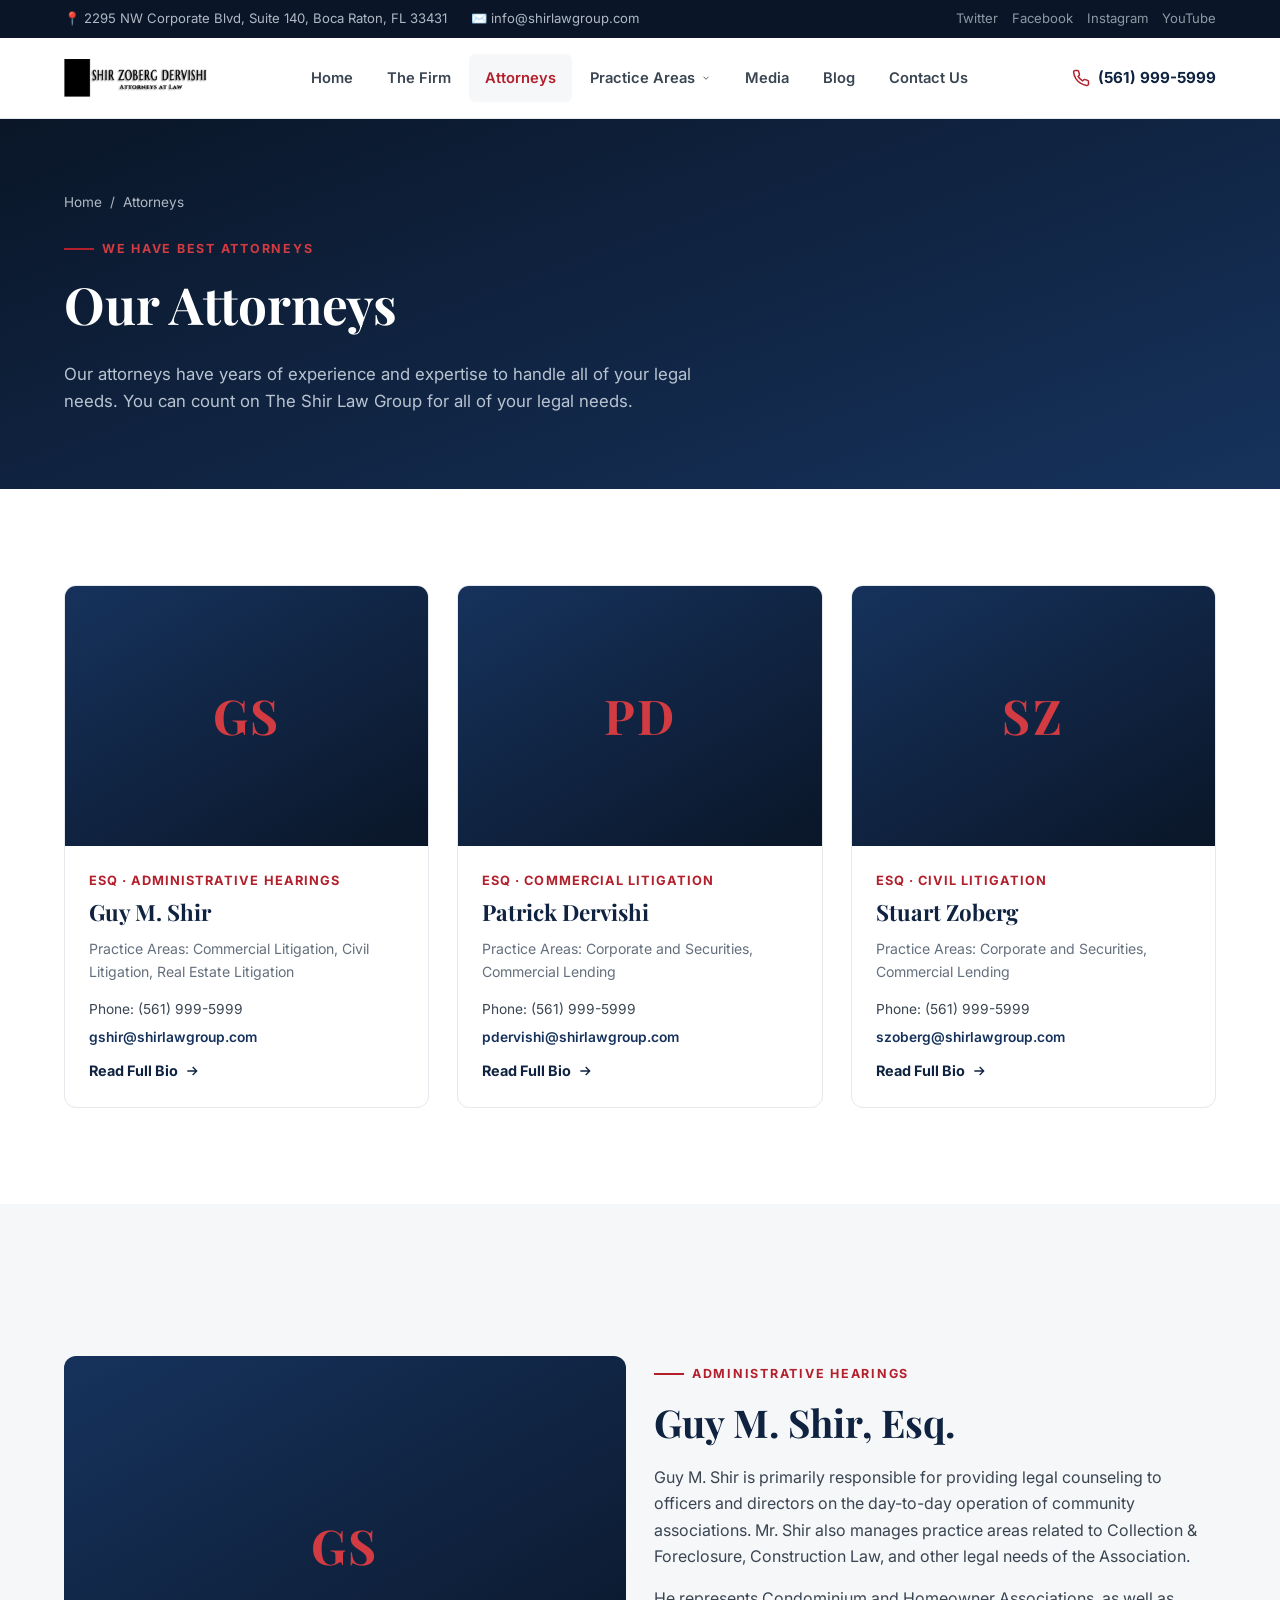
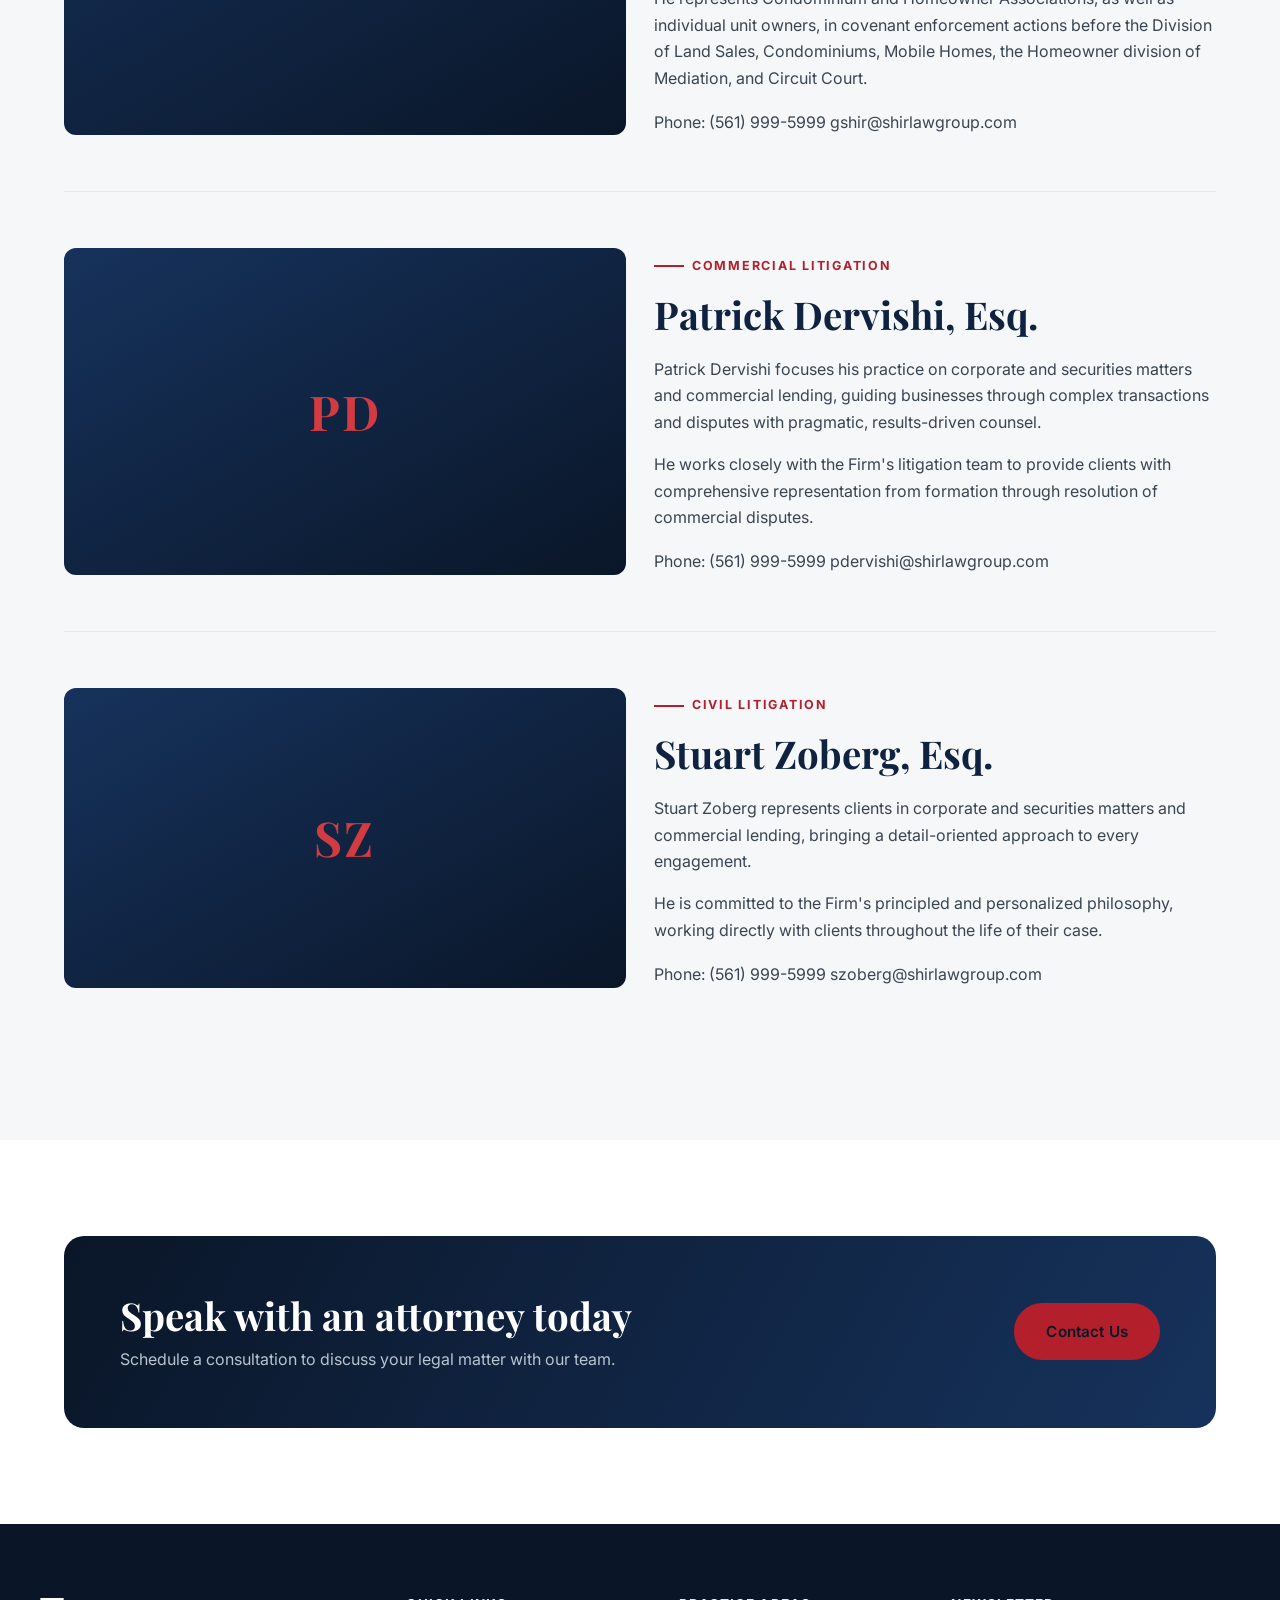
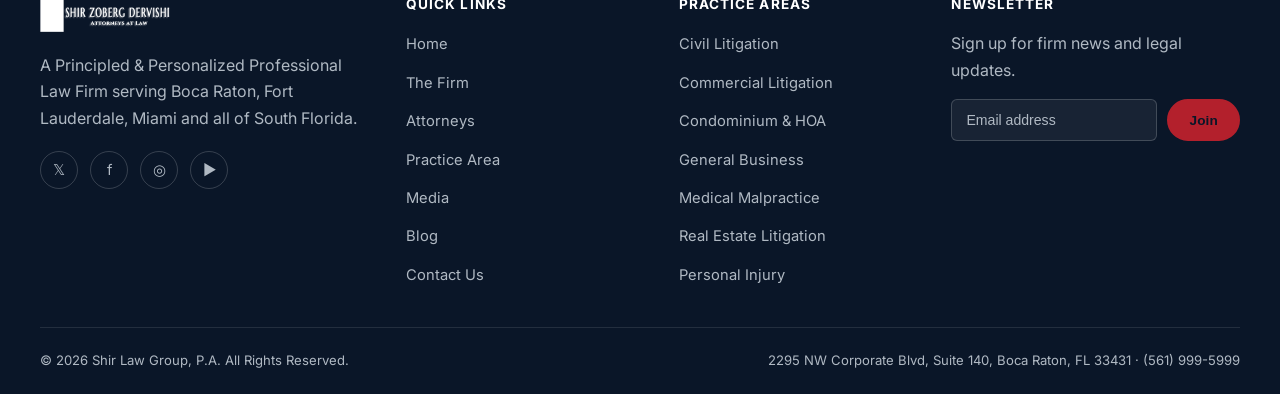
==== attorneys.html @ 494cdd03 "Remove nav CTA button, fix logo contrast, fix mobile menu (backdrop-filter containing block bug)" ====
<!doctype html>
<html lang="en">
<head>
<meta charset="UTF-8" />
<meta name="viewport" content="width=device-width, initial-scale=1.0" />
<title>Our Attorneys | Shir Law Group</title>
<meta name="description" content="Meet the attorneys of Shir Law Group, P.A.: Guy M. Shir, Patrick Dervishi and Stuart Zoberg." />
<link rel="preconnect" href="https://fonts.googleapis.com">
<link rel="preconnect" href="https://fonts.gstatic.com" crossorigin>
<link href="https://fonts.googleapis.com/css2?family=Playfair+Display:wght@600;700;800&family=Inter:wght@400;500;600;700;800&display=swap" rel="stylesheet">
<link rel="stylesheet" href="css/styles.css" />
<link rel="icon" type="image/x-icon" href="favicon.ico">
<link rel="icon" type="image/png" sizes="32x32" href="favicon-32x32.png">
<link rel="icon" type="image/png" sizes="16x16" href="favicon-16x16.png">
<link rel="apple-touch-icon" sizes="180x180" href="apple-touch-icon.png">
</head>
<body>

<div class="topbar">
  <div class="container">
    <div class="topbar-contact">
      <span>📍 2295 NW Corporate Blvd, Suite 140, Boca Raton, FL 33431</span>
      <span>✉️ info@shirlawgroup.com</span>
    </div>
    <div class="topbar-social">
      <a href="https://twitter.com/shirlawgroup" target="_blank" rel="noopener">Twitter</a>
      <a href="https://www.facebook.com/shirlawgroup" target="_blank" rel="noopener">Facebook</a>
      <a href="https://www.instagram.com/shirlawgroup" target="_blank" rel="noopener">Instagram</a>
      <a href="https://www.youtube.com/channel/UC4AxBB0t0kmj9nC0djLXQow" target="_blank" rel="noopener">YouTube</a>
    </div>
  </div>
</div>

<header class="site-header">
  <div class="nav-wrap container">
    <a href="index.html" class="brand">
      <img src="images/logo/slg_logo-2.png" alt="Shir Law Group" class="brand-logo">
    </a>
    <nav class="main-nav" id="mainNav">
      <ul>
        <li><a class="nav-link" href="index.html">Home</a></li>
        <li><a class="nav-link" href="the-firm.html">The Firm</a></li>
        <li class="active"><a class="nav-link" href="attorneys.html">Attorneys</a></li>
        <li class="has-dropdown">
          <a class="nav-link" href="practice-areas.html">Practice Areas
            <svg class="chevron" viewBox="0 0 24 24" fill="none" stroke="currentColor" stroke-width="2"><path d="M6 9l6 6 6-6"/></svg>
          </a>
          <div class="dropdown">
            <a href="civil-litigation.html"><span class="dot"></span>Civil Litigation</a>
            <a href="commercial-litigation.html"><span class="dot"></span>Commercial Litigation</a>
            <a href="community-association.html"><span class="dot"></span>Condominium &amp; HOA Representation</a>
            <a href="general-business.html"><span class="dot"></span>General Business Representation</a>
            <a href="medical-malpractice.html"><span class="dot"></span>Medical Malpractice</a>
            <a href="real-estate-litigation.html"><span class="dot"></span>Real Estate Litigation</a>
            <a href="personal-injury.html"><span class="dot"></span>Personal Injury</a>
          </div>
        </li>
        <li><a class="nav-link" href="media.html">Media</a></li>
        <li><a class="nav-link" href="blog.html">Blog</a></li>
        <li><a class="nav-link" href="contact.html">Contact Us</a></li>
      </ul>
    </nav>
    <div class="nav-cta">
      <a class="nav-phone" href="tel:5619995999">
        <svg width="18" height="18" viewBox="0 0 24 24" fill="none" stroke="currentColor" stroke-width="2"><path d="M22 16.92v3a2 2 0 0 1-2.18 2 19.79 19.79 0 0 1-8.63-3.07 19.5 19.5 0 0 1-6-6 19.79 19.79 0 0 1-3.07-8.67A2 2 0 0 1 4.11 2h3a2 2 0 0 1 2 1.72c.127.96.361 1.903.7 2.81a2 2 0 0 1-.45 2.11L8.09 9.91a16 16 0 0 0 6 6l1.27-1.27a2 2 0 0 1 2.11-.45c.907.339 1.85.573 2.81.7A2 2 0 0 1 22 16.92z"/></svg>
        <span>(561) 999-5999</span>
      </a>
      <button class="nav-toggle" id="navToggle" aria-label="Toggle menu" aria-expanded="false"><span></span></button>
    </div>
  </div>
</header>
<div class="nav-overlay" id="navOverlay"></div>

<main>
  <section class="page-hero">
    <div class="container">
      <div class="breadcrumbs"><a href="index.html">Home</a> / <span>Attorneys</span></div>
      <div class="eyebrow">We Have Best Attorneys</div>
      <h1>Our Attorneys</h1>
      <p>Our attorneys have years of experience and expertise to handle all of your legal needs. You can count on The Shir Law Group for all of your legal needs.</p>
    </div>
  </section>

  <section class="section">
    <div class="container">
      <div class="grid grid-3">
        <div class="attorney-card reveal">
          <div class="attorney-photo">GS</div>
          <div class="attorney-body">
            <div class="role">ESQ &middot; Administrative Hearings</div>
            <h3>Guy M. Shir</h3>
            <div class="field">Practice Areas: Commercial Litigation, Civil Litigation, Real Estate Litigation</div>
            <div class="contact-row">
              <span>Phone: (561) 999-5999</span>
              <a href="mailto:gshir@shirlawgroup.com">gshir@shirlawgroup.com</a>
            </div>
            <a class="card-link" href="#guy-m-shir">Read Full Bio <svg width="16" height="16" viewBox="0 0 24 24" fill="none" stroke="currentColor" stroke-width="2"><path d="M5 12h14M13 6l6 6-6 6"/></svg></a>
          </div>
        </div>
        <div class="attorney-card reveal">
          <div class="attorney-photo">PD</div>
          <div class="attorney-body">
            <div class="role">ESQ &middot; Commercial Litigation</div>
            <h3>Patrick Dervishi</h3>
            <div class="field">Practice Areas: Corporate and Securities, Commercial Lending</div>
            <div class="contact-row">
              <span>Phone: (561) 999-5999</span>
              <a href="mailto:pdervishi@shirlawgroup.com">pdervishi@shirlawgroup.com</a>
            </div>
            <a class="card-link" href="#patrick-dervishi">Read Full Bio <svg width="16" height="16" viewBox="0 0 24 24" fill="none" stroke="currentColor" stroke-width="2"><path d="M5 12h14M13 6l6 6-6 6"/></svg></a>
          </div>
        </div>
        <div class="attorney-card reveal">
          <div class="attorney-photo">SZ</div>
          <div class="attorney-body">
            <div class="role">ESQ &middot; Civil Litigation</div>
            <h3>Stuart Zoberg</h3>
            <div class="field">Practice Areas: Corporate and Securities, Commercial Lending</div>
            <div class="contact-row">
              <span>Phone: (561) 999-5999</span>
              <a href="mailto:szoberg@shirlawgroup.com">szoberg@shirlawgroup.com</a>
            </div>
            <a class="card-link" href="#stuart-zoberg">Read Full Bio <svg width="16" height="16" viewBox="0 0 24 24" fill="none" stroke="currentColor" stroke-width="2"><path d="M5 12h14M13 6l6 6-6 6"/></svg></a>
          </div>
        </div>
      </div>
    </div>
  </section>

  <section class="section bg-soft">
    <div class="container">

      <div id="guy-m-shir" class="bio-detail reveal">
        <div class="grid grid-2">
          <div class="attorney-photo" style="height:100%;min-height:220px;border-radius:var(--radius-md);">GS</div>
          <div>
            <div class="eyebrow">Administrative Hearings</div>
            <h2>Guy M. Shir, Esq.</h2>
            <p>Guy M. Shir is primarily responsible for providing legal counseling to officers and directors on the day-to-day operation of community associations. Mr. Shir also manages practice areas related to Collection &amp; Foreclosure, Construction Law, and other legal needs of the Association.</p>
            <p>He represents Condominium and Homeowner Associations, as well as individual unit owners, in covenant enforcement actions before the Division of Land Sales, Condominiums, Mobile Homes, the Homeowner division of Mediation, and Circuit Court.</p>
            <div class="contact-row" style="margin-top:18px;">
              <span>Phone: (561) 999-5999</span>
              <a href="mailto:gshir@shirlawgroup.com">gshir@shirlawgroup.com</a>
            </div>
          </div>
        </div>
      </div>

      <div id="patrick-dervishi" class="bio-detail reveal">
        <div class="grid grid-2">
          <div class="attorney-photo" style="height:100%;min-height:220px;border-radius:var(--radius-md);">PD</div>
          <div>
            <div class="eyebrow">Commercial Litigation</div>
            <h2>Patrick Dervishi, Esq.</h2>
            <p>Patrick Dervishi focuses his practice on corporate and securities matters and commercial lending, guiding businesses through complex transactions and disputes with pragmatic, results-driven counsel.</p>
            <p>He works closely with the Firm's litigation team to provide clients with comprehensive representation from formation through resolution of commercial disputes.</p>
            <div class="contact-row" style="margin-top:18px;">
              <span>Phone: (561) 999-5999</span>
              <a href="mailto:pdervishi@shirlawgroup.com">pdervishi@shirlawgroup.com</a>
            </div>
          </div>
        </div>
      </div>

      <div id="stuart-zoberg" class="bio-detail reveal">
        <div class="grid grid-2">
          <div class="attorney-photo" style="height:100%;min-height:220px;border-radius:var(--radius-md);">SZ</div>
          <div>
            <div class="eyebrow">Civil Litigation</div>
            <h2>Stuart Zoberg, Esq.</h2>
            <p>Stuart Zoberg represents clients in corporate and securities matters and commercial lending, bringing a detail-oriented approach to every engagement.</p>
            <p>He is committed to the Firm's principled and personalized philosophy, working directly with clients throughout the life of their case.</p>
            <div class="contact-row" style="margin-top:18px;">
              <span>Phone: (561) 999-5999</span>
              <a href="mailto:szoberg@shirlawgroup.com">szoberg@shirlawgroup.com</a>
            </div>
          </div>
        </div>
      </div>

    </div>
  </section>

  <section class="section">
    <div class="container">
      <div class="cta-band reveal">
        <div>
          <h2>Speak with an attorney today</h2>
          <p>Schedule a consultation to discuss your legal matter with our team.</p>
        </div>
        <a href="contact.html" class="btn btn-gold">Contact Us</a>
      </div>
    </div>
  </section>
</main>

<footer class="site-footer">
  <div class="container footer-top">
    <div class="footer-col">
      <div class="footer-brand"><img src="images/logo/slg_logo-2.png" alt="Shir Law Group" class="brand-logo brand-logo-invert"></div>
      <p>A Principled &amp; Personalized Professional Law Firm serving Boca Raton, Fort Lauderdale, Miami and all of South Florida.</p>
      <div class="footer-social">
        <a href="https://twitter.com/shirlawgroup" target="_blank" rel="noopener">𝕏</a>
        <a href="https://www.facebook.com/shirlawgroup" target="_blank" rel="noopener">f</a>
        <a href="https://www.instagram.com/shirlawgroup" target="_blank" rel="noopener">◎</a>
        <a href="https://www.youtube.com/channel/UC4AxBB0t0kmj9nC0djLXQow" target="_blank" rel="noopener">▶</a>
      </div>
    </div>
    <div class="footer-col">
      <h4>Quick Links</h4>
      <ul>
        <li><a href="index.html">Home</a></li>
        <li><a href="the-firm.html">The Firm</a></li>
        <li><a href="attorneys.html">Attorneys</a></li>
        <li><a href="practice-areas.html">Practice Area</a></li>
        <li><a href="media.html">Media</a></li>
        <li><a href="blog.html">Blog</a></li>
        <li><a href="contact.html">Contact Us</a></li>
      </ul>
    </div>
    <div class="footer-col">
      <h4>Practice Areas</h4>
      <ul>
        <li><a href="civil-litigation.html">Civil Litigation</a></li>
        <li><a href="commercial-litigation.html">Commercial Litigation</a></li>
        <li><a href="community-association.html">Condominium &amp; HOA</a></li>
        <li><a href="general-business.html">General Business</a></li>
        <li><a href="medical-malpractice.html">Medical Malpractice</a></li>
        <li><a href="real-estate-litigation.html">Real Estate Litigation</a></li>
        <li><a href="personal-injury.html">Personal Injury</a></li>
      </ul>
    </div>
    <div class="footer-col">
      <h4>Newsletter</h4>
      <p>Sign up for firm news and legal updates.</p>
      <form class="newsletter-form" data-demo-form>
        <input type="email" placeholder="Email address" required />
        <button class="btn btn-gold btn-sm" type="submit">Join</button>
      </form>
      <div class="form-success" style="margin-top:12px;">Thanks for subscribing!</div>
    </div>
  </div>
  <div class="container footer-bottom">
    <span>&copy; 2026 Shir Law Group, P.A. All Rights Reserved.</span>
    <span>2295 NW Corporate Blvd, Suite 140, Boca Raton, FL 33431 &middot; (561) 999-5999</span>
  </div>
</footer>

<script src="js/main.js"></script>
</body>
</html>
---- css/styles.css ----
/* ==========================================================================
   Shir Law Group — Design System
   ========================================================================== */

:root {
  --navy-950: #0a1628;
  --navy-900: #0f2340;
  --navy-800: #16325c;
  --navy-700: #1e4272;
  /* brand accent: red (matches firm logo/original site) */
  --gold-500: #b3202c;
  --gold-400: #d13b41;
  --gold-100: #fbe2e3;
  --ink-900: #101820;
  --ink-700: #3a4552;
  --ink-500: #64707d;
  --ink-300: #b0b9c3;
  --paper: #ffffff;
  --paper-soft: #f6f7f9;
  --paper-line: #e5e8ec;
  --danger: #b3261e;
  --success: #1f7a4d;

  --font-display: "Playfair Display", Georgia, serif;
  --font-body: "Inter", -apple-system, BlinkMacSystemFont, "Segoe UI", sans-serif;

  --container: 1200px;
  --radius-sm: 6px;
  --radius-md: 12px;
  --radius-lg: 20px;
  --shadow-sm: 0 2px 8px rgba(10, 22, 40, 0.08);
  --shadow-md: 0 12px 32px rgba(10, 22, 40, 0.12);
  --shadow-lg: 0 24px 64px rgba(10, 22, 40, 0.18);
  --transition: 0.25s ease;
}

* { box-sizing: border-box; }
html { scroll-behavior: smooth; }

html, body { overflow-x: hidden; max-width: 100%; }
body {
  margin: 0;
  font-family: var(--font-body);
  color: var(--ink-700);
  background: var(--paper);
  line-height: 1.65;
  -webkit-font-smoothing: antialiased;
}

img { max-width: 100%; display: block; }
a { color: inherit; text-decoration: none; }
ul { list-style: none; margin: 0; padding: 0; }

h1, h2, h3, h4, h5 {
  font-family: var(--font-display);
  color: var(--navy-900);
  line-height: 1.2;
  margin: 0 0 0.5em;
  font-weight: 700;
}

h1 { font-size: clamp(2.2rem, 4vw, 3.6rem); }
h2 { font-size: clamp(1.8rem, 3vw, 2.6rem); }
h3 { font-size: 1.4rem; }
p { margin: 0 0 1em; }

.container {
  max-width: var(--container);
  margin: 0 auto;
  padding: 0 24px;
}

.eyebrow {
  display: inline-flex;
  align-items: center;
  gap: 8px;
  font-family: var(--font-body);
  font-size: 0.78rem;
  font-weight: 700;
  letter-spacing: 0.14em;
  text-transform: uppercase;
  color: var(--gold-500);
  margin-bottom: 14px;
}
.eyebrow::before {
  content: "";
  width: 30px;
  height: 2px;
  background: var(--gold-500);
  display: inline-block;
}

.section { padding: 96px 0; }
.section-sm { padding: 64px 0; }
.section-tight { padding: 48px 0; }
.bg-soft { background: var(--paper-soft); }
.bg-navy { background: linear-gradient(160deg, var(--navy-950), var(--navy-800)); color: #dfe6ee; }
.bg-navy h1, .bg-navy h2, .bg-navy h3 { color: #fff; }
.bg-navy .eyebrow { color: var(--gold-400); }

.section-head { max-width: 720px; margin: 0 auto 48px; text-align: center; }
.section-head p { color: var(--ink-500); font-size: 1.08rem; }

.center { text-align: center; }

/* Buttons */
.btn {
  display: inline-flex;
  align-items: center;
  justify-content: center;
  gap: 10px;
  padding: 14px 30px;
  border-radius: 999px;
  font-weight: 600;
  font-size: 0.95rem;
  letter-spacing: 0.01em;
  cursor: pointer;
  border: 2px solid transparent;
  transition: all var(--transition);
  white-space: nowrap;
}
.btn-gold {
  background: var(--gold-500);
  color: var(--navy-950);
  border-color: var(--gold-500);
}
.btn-gold:hover { background: var(--gold-400); border-color: var(--gold-400); transform: translateY(-2px); box-shadow: var(--shadow-md); }
.btn-outline {
  background: transparent;
  color: #fff;
  border-color: rgba(255,255,255,0.5);
}
.btn-outline:hover { background: rgba(255,255,255,0.1); border-color: #fff; }
.btn-navy {
  background: var(--navy-900);
  color: #fff;
  border-color: var(--navy-900);
}
.btn-navy:hover { background: var(--navy-800); transform: translateY(-2px); box-shadow: var(--shadow-md); }
.btn-block { width: 100%; }
.btn-sm { padding: 10px 20px; font-size: 0.85rem; }

/* ==========================================================================
   Header / Navigation
   ========================================================================== */
.topbar {
  background: var(--navy-950);
  color: var(--ink-300);
  font-size: 0.82rem;
}
.topbar .container {
  display: flex;
  align-items: center;
  justify-content: space-between;
  padding-top: 8px;
  padding-bottom: 8px;
}
.topbar a { color: var(--ink-300); }
.topbar .topbar-contact { display: flex; gap: 24px; align-items: center; flex-wrap: wrap; }
.topbar .topbar-contact span { display: inline-flex; align-items: center; gap: 6px; }
.topbar-social { display: flex; gap: 14px; }
.topbar-social a { opacity: 0.8; transition: opacity var(--transition); }
.topbar-social a:hover { opacity: 1; color: var(--gold-400); }

.site-header {
  position: sticky;
  top: 0;
  z-index: 500;
  /* solid (not translucent+blurred) background: backdrop-filter would create a
     containing block that traps the fixed-position mobile nav inside the header's box */
  background: #ffffff;
  border-bottom: 1px solid var(--paper-line);
  transition: box-shadow var(--transition);
}
.site-header.is-scrolled { box-shadow: var(--shadow-sm); }

.nav-wrap {
  display: flex;
  align-items: center;
  justify-content: space-between;
  padding: 16px 24px;
  gap: 24px;
}

.brand {
  display: flex;
  align-items: center;
  gap: 12px;
  font-family: var(--font-display);
  font-weight: 700;
  font-size: 1.35rem;
  color: var(--navy-900);
}
.brand-mark {
  width: 44px;
  height: 44px;
  border-radius: 10px;
  background: linear-gradient(140deg, var(--navy-900), var(--navy-700));
  color: var(--gold-400);
  display: flex;
  align-items: center;
  justify-content: center;
  font-size: 1.2rem;
  font-weight: 800;
  flex-shrink: 0;
}
.brand small {
  display: block;
  font-family: var(--font-body);
  font-size: 0.62rem;
  font-weight: 600;
  letter-spacing: 0.14em;
  color: var(--gold-500);
  text-transform: uppercase;
}
.brand-logo { height: 42px; width: auto; display: block; filter: brightness(0); }
.footer-brand .brand-logo { height: 38px; }
.brand-logo-invert { filter: brightness(0) invert(1); }

.main-nav { display: flex; align-items: center; gap: 4px; }
.main-nav > ul { display: flex; align-items: center; gap: 2px; }
.main-nav a.nav-link {
  display: flex;
  align-items: center;
  gap: 6px;
  padding: 12px 16px;
  font-weight: 600;
  font-size: 0.92rem;
  color: var(--ink-700);
  border-radius: var(--radius-sm);
  transition: all var(--transition);
}
.main-nav a.nav-link:hover, .main-nav li.active > a.nav-link { color: var(--navy-900); background: var(--paper-soft); }
.main-nav li.active > a.nav-link { color: var(--gold-500); }

.has-dropdown { position: relative; }
.chevron { width: 10px; height: 10px; transition: transform var(--transition); }
.has-dropdown:hover .chevron, .has-dropdown.open .chevron { transform: rotate(180deg); }

.dropdown {
  position: absolute;
  top: calc(100% + 8px);
  left: 0;
  min-width: 320px;
  background: #fff;
  border-radius: var(--radius-md);
  box-shadow: var(--shadow-lg);
  border: 1px solid var(--paper-line);
  padding: 10px;
  opacity: 0;
  visibility: hidden;
  transform: translateY(8px);
  transition: all var(--transition);
}
.has-dropdown:hover .dropdown,
.has-dropdown.open .dropdown {
  opacity: 1;
  visibility: visible;
  transform: translateY(0);
}
.dropdown a {
  display: flex;
  align-items: center;
  gap: 10px;
  padding: 11px 14px;
  border-radius: var(--radius-sm);
  font-size: 0.9rem;
  font-weight: 500;
  color: var(--ink-700);
}
.dropdown a:hover { background: var(--paper-soft); color: var(--navy-900); }
.dropdown a .dot { width: 6px; height: 6px; border-radius: 50%; background: var(--gold-500); flex-shrink: 0; }

.nav-cta { display: flex; align-items: center; gap: 16px; }
.nav-phone { display: flex; align-items: center; gap: 8px; font-weight: 700; color: var(--navy-900); font-size: 0.95rem; }
.nav-phone svg { color: var(--gold-500); }

.nav-toggle {
  display: none;
  width: 44px;
  height: 44px;
  border-radius: var(--radius-sm);
  border: 1px solid var(--paper-line);
  background: #fff;
  align-items: center;
  justify-content: center;
  cursor: pointer;
}
.nav-toggle span, .nav-toggle span::before, .nav-toggle span::after {
  content: "";
  display: block;
  width: 20px;
  height: 2px;
  background: var(--navy-900);
  position: relative;
  transition: all var(--transition);
}
.nav-toggle span::before { position: absolute; top: -6px; }
.nav-toggle span::after { position: absolute; top: 6px; }

/* ==========================================================================
   Hero
   ========================================================================== */
.hero {
  position: relative;
  background: radial-gradient(1200px 600px at 85% -10%, rgba(198,161,91,0.18), transparent),
              linear-gradient(160deg, var(--navy-950) 0%, var(--navy-900) 55%, var(--navy-800) 100%);
  color: #dfe6ee;
  overflow: hidden;
}
.hero::after {
  content: "";
  position: absolute;
  inset: 0;
  background-image: linear-gradient(rgba(255,255,255,0.04) 1px, transparent 1px),
                    linear-gradient(90deg, rgba(255,255,255,0.04) 1px, transparent 1px);
  background-size: 48px 48px;
  mask-image: linear-gradient(to bottom, black, transparent 85%);
  pointer-events: none;
}
.hero-grid {
  position: relative;
  z-index: 2;
  display: grid;
  grid-template-columns: 1.1fr 0.9fr;
  gap: 48px;
  align-items: center;
  padding: 110px 0 90px;
}

/* Hero slider */
.hero-slider { overflow: hidden; }
.hero-slides { position: absolute; inset: 0; z-index: 0; }
.hero-slide {
  position: absolute;
  inset: 0;
  background-size: cover;
  background-position: center;
  opacity: 0;
  transition: opacity 1.4s ease;
}
.hero-slide.is-active { opacity: 1; }
.hero-slides::after {
  content: "";
  position: absolute;
  inset: 0;
  background: linear-gradient(160deg, rgba(10,22,40,0.92) 0%, rgba(15,35,64,0.86) 55%, rgba(22,50,92,0.82) 100%);
}
.hero-dots {
  position: absolute;
  z-index: 3;
  bottom: 28px;
  left: 50%;
  transform: translateX(-50%);
  display: flex;
  gap: 10px;
}
.hero-dot {
  width: 10px;
  height: 10px;
  border-radius: 50%;
  background: rgba(255,255,255,0.35);
  border: none;
  cursor: pointer;
  padding: 0;
  transition: all var(--transition);
}
.hero-dot.is-active { background: var(--gold-500); width: 26px; border-radius: 6px; }
.hero-arrow {
  position: absolute;
  z-index: 3;
  top: 50%;
  transform: translateY(-50%);
  width: 46px;
  height: 46px;
  border-radius: 50%;
  background: rgba(255,255,255,0.1);
  border: 1px solid rgba(255,255,255,0.3);
  color: #fff;
  display: flex;
  align-items: center;
  justify-content: center;
  cursor: pointer;
  transition: all var(--transition);
}
.hero-arrow:hover { background: var(--gold-500); border-color: var(--gold-500); }
.hero-arrow.prev { left: 20px; }
.hero-arrow.next { right: 20px; }
@media (max-width: 640px) { .hero-arrow { display: none; } }
.hero h1 { color: #fff; margin-bottom: 22px; }
.hero .lede { font-size: 1.15rem; color: #b9c4d1; max-width: 560px; margin-bottom: 34px; }
.hero-actions { display: flex; gap: 16px; flex-wrap: wrap; margin-bottom: 40px; }
.hero-stats { display: flex; gap: 32px; flex-wrap: wrap; }
.hero-stats .stat b { display: block; font-family: var(--font-display); font-size: 2rem; color: var(--gold-400); }
.hero-stats .stat span { font-size: 0.82rem; color: var(--ink-300); text-transform: uppercase; letter-spacing: 0.08em; }

.hero-card {
  background: rgba(255,255,255,0.06);
  border: 1px solid rgba(255,255,255,0.14);
  border-radius: var(--radius-lg);
  padding: 34px;
  backdrop-filter: blur(6px);
}
.hero-card h3 { color: #fff; }
.hero-card ul { display: grid; gap: 14px; margin-top: 18px; }
.hero-card ul li { display: flex; gap: 12px; align-items: flex-start; font-size: 0.94rem; color: #cfd8e3; }
.hero-card ul li svg { color: var(--gold-400); flex-shrink: 0; margin-top: 3px; }

.page-hero {
  background: linear-gradient(160deg, var(--navy-950), var(--navy-800));
  color: #fff;
  padding: 72px 0 56px;
  position: relative;
}
.page-hero h1, .page-hero h2, .page-hero h3 { color: #fff; }
.page-hero .eyebrow { color: var(--gold-400); }
.breadcrumbs { display: flex; gap: 8px; align-items: center; font-size: 0.85rem; color: var(--ink-300); margin-bottom: 18px; }
.breadcrumbs a:hover { color: var(--gold-400); }
.page-hero p { color: #b9c4d1; max-width: 640px; font-size: 1.05rem; }

/* ==========================================================================
   Cards / Grids
   ========================================================================== */
.grid { display: grid; gap: 28px; }
.grid-3 { grid-template-columns: repeat(3, 1fr); }
.grid-2 { grid-template-columns: repeat(2, 1fr); }
.grid-4 { grid-template-columns: repeat(4, 1fr); }

.card {
  background: #fff;
  border: 1px solid var(--paper-line);
  border-radius: var(--radius-md);
  padding: 32px 28px;
  transition: all var(--transition);
}
.card:hover { transform: translateY(-6px); box-shadow: var(--shadow-md); border-color: transparent; }
.card-icon {
  width: 52px;
  height: 52px;
  border-radius: 12px;
  background: var(--gold-100);
  color: var(--navy-900);
  display: flex;
  align-items: center;
  justify-content: center;
  margin-bottom: 20px;
}
.card-link { display: inline-flex; align-items: center; gap: 6px; font-weight: 700; color: var(--navy-900); margin-top: 10px; font-size: 0.9rem; }
.card-link svg { transition: transform var(--transition); }
.card:hover .card-link svg { transform: translateX(4px); }

.practice-card {
  display: block;
  background: #fff;
  border: 1px solid var(--paper-line);
  border-radius: var(--radius-md);
  padding: 30px;
  transition: all var(--transition);
  height: 100%;
}
.practice-card:hover { border-color: var(--gold-500); box-shadow: var(--shadow-md); transform: translateY(-4px); }
.practice-card .num { font-family: var(--font-display); font-size: 0.85rem; color: var(--gold-500); font-weight: 700; }

.attorney-card {
  background: #fff;
  border: 1px solid var(--paper-line);
  border-radius: var(--radius-md);
  overflow: hidden;
  transition: all var(--transition);
}
.attorney-card:hover { box-shadow: var(--shadow-md); transform: translateY(-6px); }
.attorney-photo {
  height: 260px;
  background: linear-gradient(150deg, var(--navy-800), var(--navy-950));
  display: flex;
  align-items: center;
  justify-content: center;
  color: var(--gold-400);
  font-family: var(--font-display);
  font-size: 3rem;
  font-weight: 700;
  letter-spacing: 0.05em;
}
.attorney-body { padding: 24px; }
.attorney-body .role { color: var(--gold-500); font-weight: 700; font-size: 0.8rem; text-transform: uppercase; letter-spacing: 0.08em; margin-bottom: 8px; }
.attorney-body .field { font-size: 0.88rem; color: var(--ink-500); margin-bottom: 4px; }
.attorney-body .contact-row { margin-top: 14px; display: grid; gap: 6px; font-size: 0.86rem; }
.attorney-body .contact-row a { color: var(--navy-800); font-weight: 600; }

/* Bio detail (accordion-style, in-page anchors) */
.bio-detail {
  border-top: 1px solid var(--paper-line);
  padding: 56px 0;
}
.bio-detail:first-of-type { border-top: none; }
.bio-detail .grid-2 { align-items: start; }

/* Team small band on home */
.team-strip { display: flex; gap: 24px; overflow-x: auto; padding-bottom: 8px; }

/* Contact / info blocks */
.info-list { display: grid; gap: 22px; margin-top: 8px; }
.info-item { display: flex; gap: 16px; }
.info-item .ico {
  width: 46px; height: 46px; border-radius: 10px;
  background: var(--gold-100); color: var(--navy-900);
  display: flex; align-items: center; justify-content: center; flex-shrink: 0;
}
.info-item h4 { margin-bottom: 4px; font-size: 1rem; }
.info-item p { margin: 0; color: var(--ink-500); font-size: 0.94rem; }

/* Forms */
.form-field { margin-bottom: 18px; }
.form-field label { display: block; font-size: 0.85rem; font-weight: 600; color: var(--navy-900); margin-bottom: 6px; }
.form-field input, .form-field textarea, .form-field select {
  width: 100%;
  padding: 13px 16px;
  border-radius: var(--radius-sm);
  border: 1px solid var(--paper-line);
  font-family: var(--font-body);
  font-size: 0.94rem;
  background: var(--paper-soft);
  transition: border-color var(--transition), background var(--transition);
}
.form-field input:focus, .form-field textarea:focus, .form-field select:focus {
  outline: none;
  border-color: var(--gold-500);
  background: #fff;
}
.form-note { font-size: 0.8rem; color: var(--ink-500); margin-top: 10px; }
.form-success {
  display: none;
  background: #eaf6ef;
  color: var(--success);
  border: 1px solid #bfe4cd;
  padding: 14px 18px;
  border-radius: var(--radius-sm);
  font-size: 0.9rem;
  margin-bottom: 18px;
  font-weight: 600;
}
.form-success.show { display: block; }

.contact-shell {
  background: #fff;
  border: 1px solid var(--paper-line);
  border-radius: var(--radius-lg);
  box-shadow: var(--shadow-sm);
  overflow: hidden;
  display: grid;
  grid-template-columns: 1fr 1fr;
}
.contact-shell .panel { padding: 48px; }
.contact-shell .panel-dark { background: linear-gradient(160deg, var(--navy-950), var(--navy-800)); color: #dfe6ee; }
.contact-shell .panel-dark h3 { color: #fff; }
.contact-shell .panel-dark .info-item .ico { background: rgba(198,161,91,0.18); color: var(--gold-400); }
.contact-shell .panel-dark .info-item p { color: #b9c4d1; }
.map-embed { border-radius: var(--radius-sm); overflow: hidden; margin-top: 26px; border: 1px solid rgba(255,255,255,0.15); }
.map-embed iframe { width: 100%; height: 220px; border: 0; display: block; filter: grayscale(0.2); }

/* CTA band */
.cta-band {
  background: linear-gradient(120deg, var(--navy-950), var(--navy-800));
  color: #fff;
  border-radius: var(--radius-lg);
  padding: 56px;
  display: flex;
  align-items: center;
  justify-content: space-between;
  gap: 32px;
  flex-wrap: wrap;
}
.cta-band h2 { color: #fff; margin-bottom: 8px; }
.cta-band p { color: #b9c4d1; margin: 0; }

/* Testimonials */
.quote-card {
  background: var(--paper-soft);
  border-radius: var(--radius-md);
  padding: 32px;
  position: relative;
}
.quote-card .mark { font-family: var(--font-display); font-size: 3rem; color: var(--gold-500); line-height: 1; }
.quote-card cite { display: block; margin-top: 16px; font-style: normal; font-weight: 700; color: var(--navy-900); }
.quote-card cite span { display: block; font-weight: 400; color: var(--ink-500); font-size: 0.85rem; }

/* Blog */
.post-card { background: #fff; border: 1px solid var(--paper-line); border-radius: var(--radius-md); overflow: hidden; }
.post-thumb { height: 170px; background: linear-gradient(150deg, var(--navy-800), var(--navy-950)); display: flex; align-items: center; justify-content: center; color: var(--gold-400); }
.post-body { padding: 24px; }
.post-meta { font-size: 0.78rem; text-transform: uppercase; letter-spacing: 0.06em; color: var(--gold-500); font-weight: 700; margin-bottom: 8px; }

/* Practice detail list */
.check-list { display: grid; gap: 12px; margin: 20px 0; }
.check-list li { display: flex; gap: 12px; align-items: flex-start; font-size: 0.96rem; color: var(--ink-700); }
.check-list li svg { color: var(--gold-500); flex-shrink: 0; margin-top: 4px; }

.anchor-nav { display: flex; flex-wrap: wrap; gap: 10px; margin-bottom: 8px; }
.anchor-nav a {
  padding: 9px 16px;
  border: 1px solid var(--paper-line);
  border-radius: 999px;
  font-size: 0.85rem;
  font-weight: 600;
  color: var(--ink-700);
  transition: all var(--transition);
}
.anchor-nav a:hover { background: var(--navy-900); color: #fff; border-color: var(--navy-900); }

/* Footer */
.site-footer { background: var(--navy-950); color: var(--ink-300); }
.footer-top { padding: 72px 0 40px; display: grid; grid-template-columns: 1.4fr 1fr 1fr 1.1fr; gap: 40px; }
.footer-brand { display: flex; align-items: center; gap: 12px; margin-bottom: 18px; font-family: var(--font-display); font-size: 1.25rem; color: #fff; font-weight: 700; }
.footer-col h4 { color: #fff; font-family: var(--font-body); font-size: 0.85rem; letter-spacing: 0.08em; text-transform: uppercase; margin-bottom: 18px; }
.footer-col ul { display: grid; gap: 12px; }
.footer-col a { font-size: 0.92rem; transition: color var(--transition); }
.footer-col a:hover { color: var(--gold-400); }
.footer-social { display: flex; gap: 12px; margin-top: 20px; }
.footer-social a {
  width: 38px; height: 38px; border-radius: 50%;
  border: 1px solid rgba(255,255,255,0.18);
  display: flex; align-items: center; justify-content: center;
  transition: all var(--transition);
}
.footer-social a:hover { background: var(--gold-500); border-color: var(--gold-500); color: var(--navy-950); }
.newsletter-form { display: flex; gap: 10px; margin-top: 6px; }
.newsletter-form input {
  flex: 1;
  padding: 12px 14px;
  border-radius: var(--radius-sm);
  border: 1px solid rgba(255,255,255,0.18);
  background: rgba(255,255,255,0.06);
  color: #fff;
  font-size: 0.88rem;
}
.newsletter-form input::placeholder { color: var(--ink-300); }
.footer-bottom {
  border-top: 1px solid rgba(255,255,255,0.1);
  padding: 22px 0;
  display: flex;
  justify-content: space-between;
  align-items: center;
  font-size: 0.82rem;
  flex-wrap: wrap;
  gap: 10px;
}

/* Reveal animation */
.reveal { opacity: 0; transform: translateY(24px); transition: opacity 0.7s ease, transform 0.7s ease; }
.reveal.is-visible { opacity: 1; transform: translateY(0); }

/* Utility */
.mt-0 { margin-top: 0; }
.text-gold { color: var(--gold-500); }
.divider { height: 1px; background: var(--paper-line); margin: 48px 0; }

/* ==========================================================================
   Responsive
   ========================================================================== */
@media (max-width: 1080px) {
  .hero-grid { grid-template-columns: 1fr; }
  .footer-top { grid-template-columns: 1fr 1fr; }
  .contact-shell { grid-template-columns: 1fr; }
}

@media (max-width: 900px) {
  .topbar { display: none; }
  .brand-logo { height: 34px; }
  .main-nav { position: fixed; inset: 0 0 0 auto; width: min(360px, 88%); background: #fff; flex-direction: column; align-items: stretch; padding: 100px 24px 24px; box-shadow: var(--shadow-lg); transform: translateX(100%); transition: transform var(--transition); overflow-y: auto; }
  .main-nav.open { transform: translateX(0); }
  .main-nav > ul { flex-direction: column; align-items: stretch; gap: 4px; }
  .main-nav a.nav-link { padding: 14px 12px; }
  .dropdown { position: static; opacity: 1; visibility: visible; transform: none; box-shadow: none; border: none; display: none; margin-left: 12px; min-width: 0; }
  .has-dropdown.open .dropdown { display: block; }
  .nav-toggle { display: flex; }
  .nav-cta { gap: 10px; }
  .nav-cta .nav-phone span { display: none; }
  .grid-3, .grid-4 { grid-template-columns: 1fr 1fr; }
  .nav-overlay.show { display: block; }
}

@media (max-width: 420px) {
  .brand-logo { height: 30px; }
  .nav-wrap { padding: 12px 16px; gap: 12px; }
  .nav-phone { padding: 8px; }
  .nav-phone svg { width: 16px; height: 16px; }
}

.nav-overlay {
  display: none;
  position: fixed;
  inset: 0;
  background: rgba(10,22,40,0.5);
  z-index: 400;
}

@media (max-width: 640px) {
  .grid-3, .grid-4, .grid-2 { grid-template-columns: 1fr; }
  .hero-grid { padding: 76px 0 56px; }
  .hero-stats { gap: 20px; }
  .cta-band { flex-direction: column; text-align: center; }
  .footer-top { grid-template-columns: 1fr; padding: 56px 0 30px; }
  .footer-bottom { flex-direction: column; text-align: center; }
  .section { padding: 64px 0; }
}
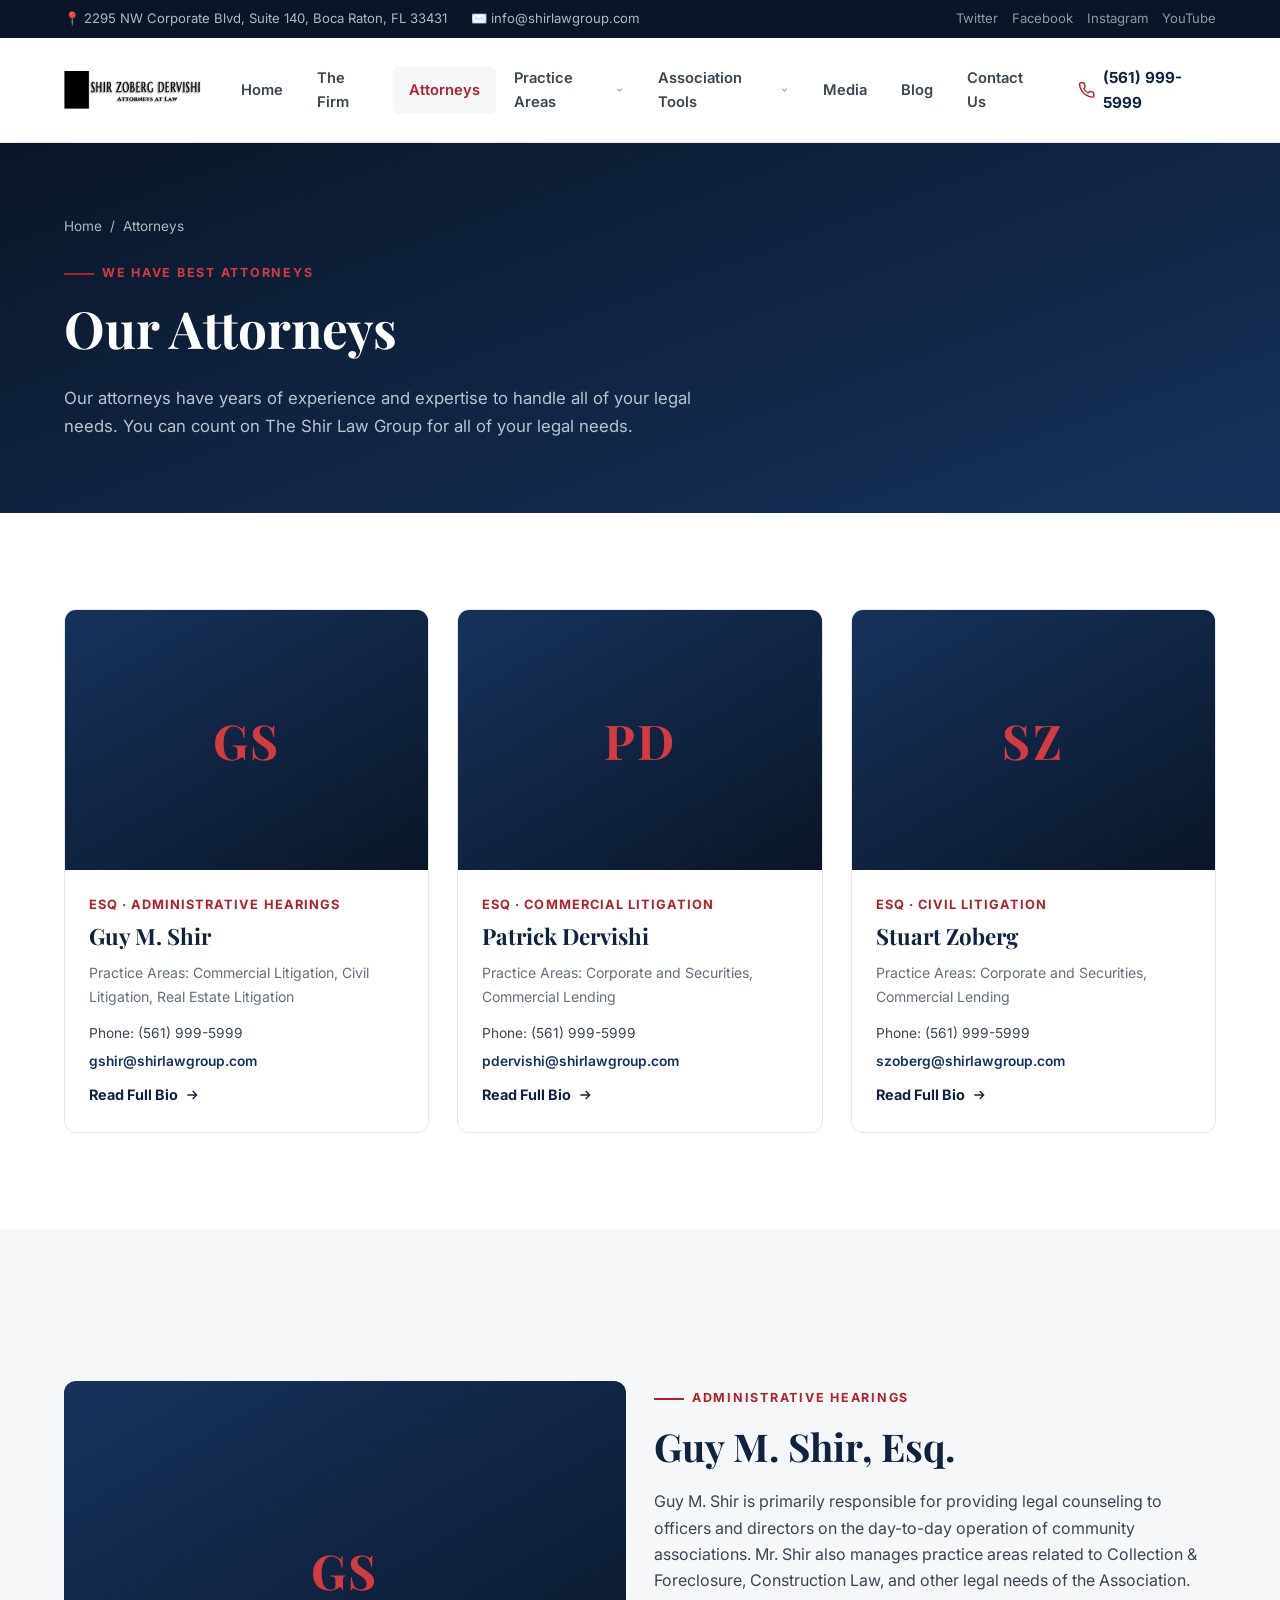
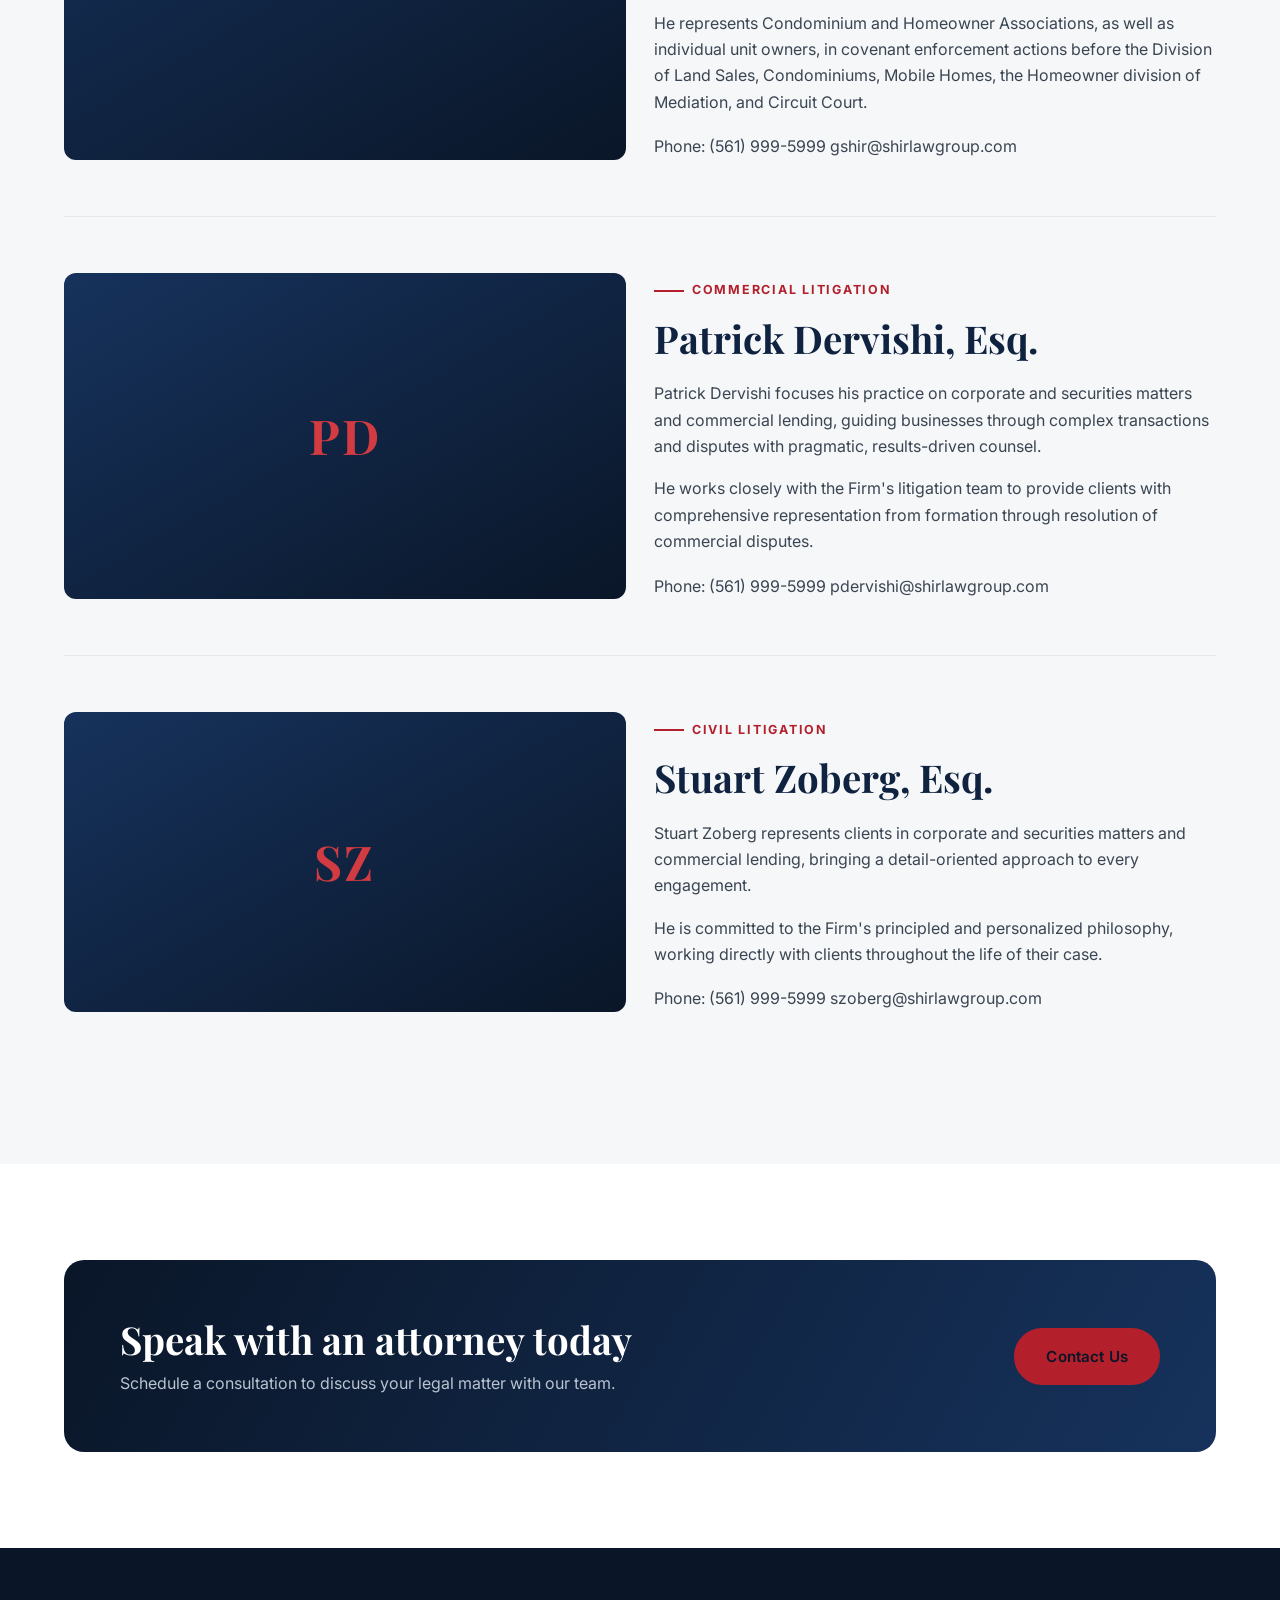
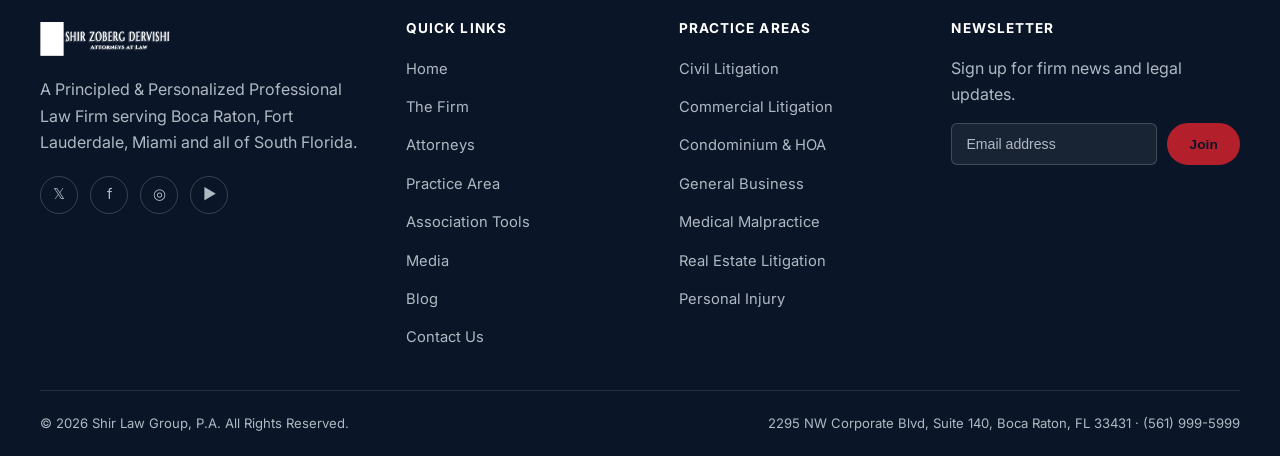
==== commit 2b18c834: "Add Association Tools nav menu with legislation/statute links and 2018 Legislation Updates page" ====
--- a/attorneys.html
+++ b/attorneys.html
@@ -8,7 +8,7 @@
 <link rel="preconnect" href="https://fonts.googleapis.com">
 <link rel="preconnect" href="https://fonts.gstatic.com" crossorigin>
 <link href="https://fonts.googleapis.com/css2?family=Playfair+Display:wght@600;700;800&family=Inter:wght@400;500;600;700;800&display=swap" rel="stylesheet">
-<link rel="stylesheet" href="css/styles.css" />
+<link rel="stylesheet" href="css/styles.css?v=3" />
 <link rel="icon" type="image/x-icon" href="favicon.ico">
 <link rel="icon" type="image/png" sizes="32x32" href="favicon-32x32.png">
 <link rel="icon" type="image/png" sizes="16x16" href="favicon-16x16.png">
@@ -55,6 +55,18 @@
             <a href="personal-injury.html"><span class="dot"></span>Personal Injury</a>
           </div>
         </li>
+        <li class="has-dropdown">
+          <a class="nav-link" href="legislative-updates.html">Association Tools
+            <svg class="chevron" viewBox="0 0 24 24" fill="none" stroke="currentColor" stroke-width="2"><path d="M6 9l6 6 6-6"/></svg>
+          </a>
+          <div class="dropdown">
+            <a href="legislative-updates.html"><span class="dot"></span>2018 Legislation Updates</a>
+            <a href="https://www.leg.state.fl.us/Statutes/index.cfm?App_mode=Display_Statute&amp;URL=0700-0799/0718/0718.html" target="_blank" rel="noopener"><span class="dot"></span>Condo Statute</a>
+            <a href="https://www.myfloridalicense.com/DBPR/condominiums-timeshares-mobile-homes/" target="_blank" rel="noopener"><span class="dot"></span>Condo DBPR</a>
+            <a href="https://www.flrules.org/gateway/ChapterHome.asp?Chapter=61B" target="_blank" rel="noopener"><span class="dot"></span>Condo Administrative Rules</a>
+            <a href="https://www.leg.state.fl.us/Statutes/index.cfm?App_mode=Display_Statute&amp;URL=0700-0799/0720/0720.html" target="_blank" rel="noopener"><span class="dot"></span>Homeowners Association Statutes</a>
+          </div>
+        </li>
         <li><a class="nav-link" href="media.html">Media</a></li>
         <li><a class="nav-link" href="blog.html">Blog</a></li>
         <li><a class="nav-link" href="contact.html">Contact Us</a></li>
@@ -213,6 +225,7 @@
         <li><a href="the-firm.html">The Firm</a></li>
         <li><a href="attorneys.html">Attorneys</a></li>
         <li><a href="practice-areas.html">Practice Area</a></li>
+        <li><a href="legislative-updates.html">Association Tools</a></li>
         <li><a href="media.html">Media</a></li>
         <li><a href="blog.html">Blog</a></li>
         <li><a href="contact.html">Contact Us</a></li>
@@ -246,6 +259,6 @@
   </div>
 </footer>
 
-<script src="js/main.js"></script>
+<script src="js/main.js?v=3"></script>
 </body>
 </html>
--- a/css/styles.css
+++ b/css/styles.css
@@ -540,6 +540,18 @@
   font-weight: 600;
 }
 .form-success.show { display: block; }
+.form-error {
+  display: none;
+  background: #fbe4e2;
+  color: var(--danger);
+  border: 1px solid #f3bcb8;
+  padding: 14px 18px;
+  border-radius: var(--radius-sm);
+  font-size: 0.9rem;
+  margin-bottom: 18px;
+  font-weight: 600;
+}
+.form-error.show { display: block; }
 
 .contact-shell {
   background: #fff;
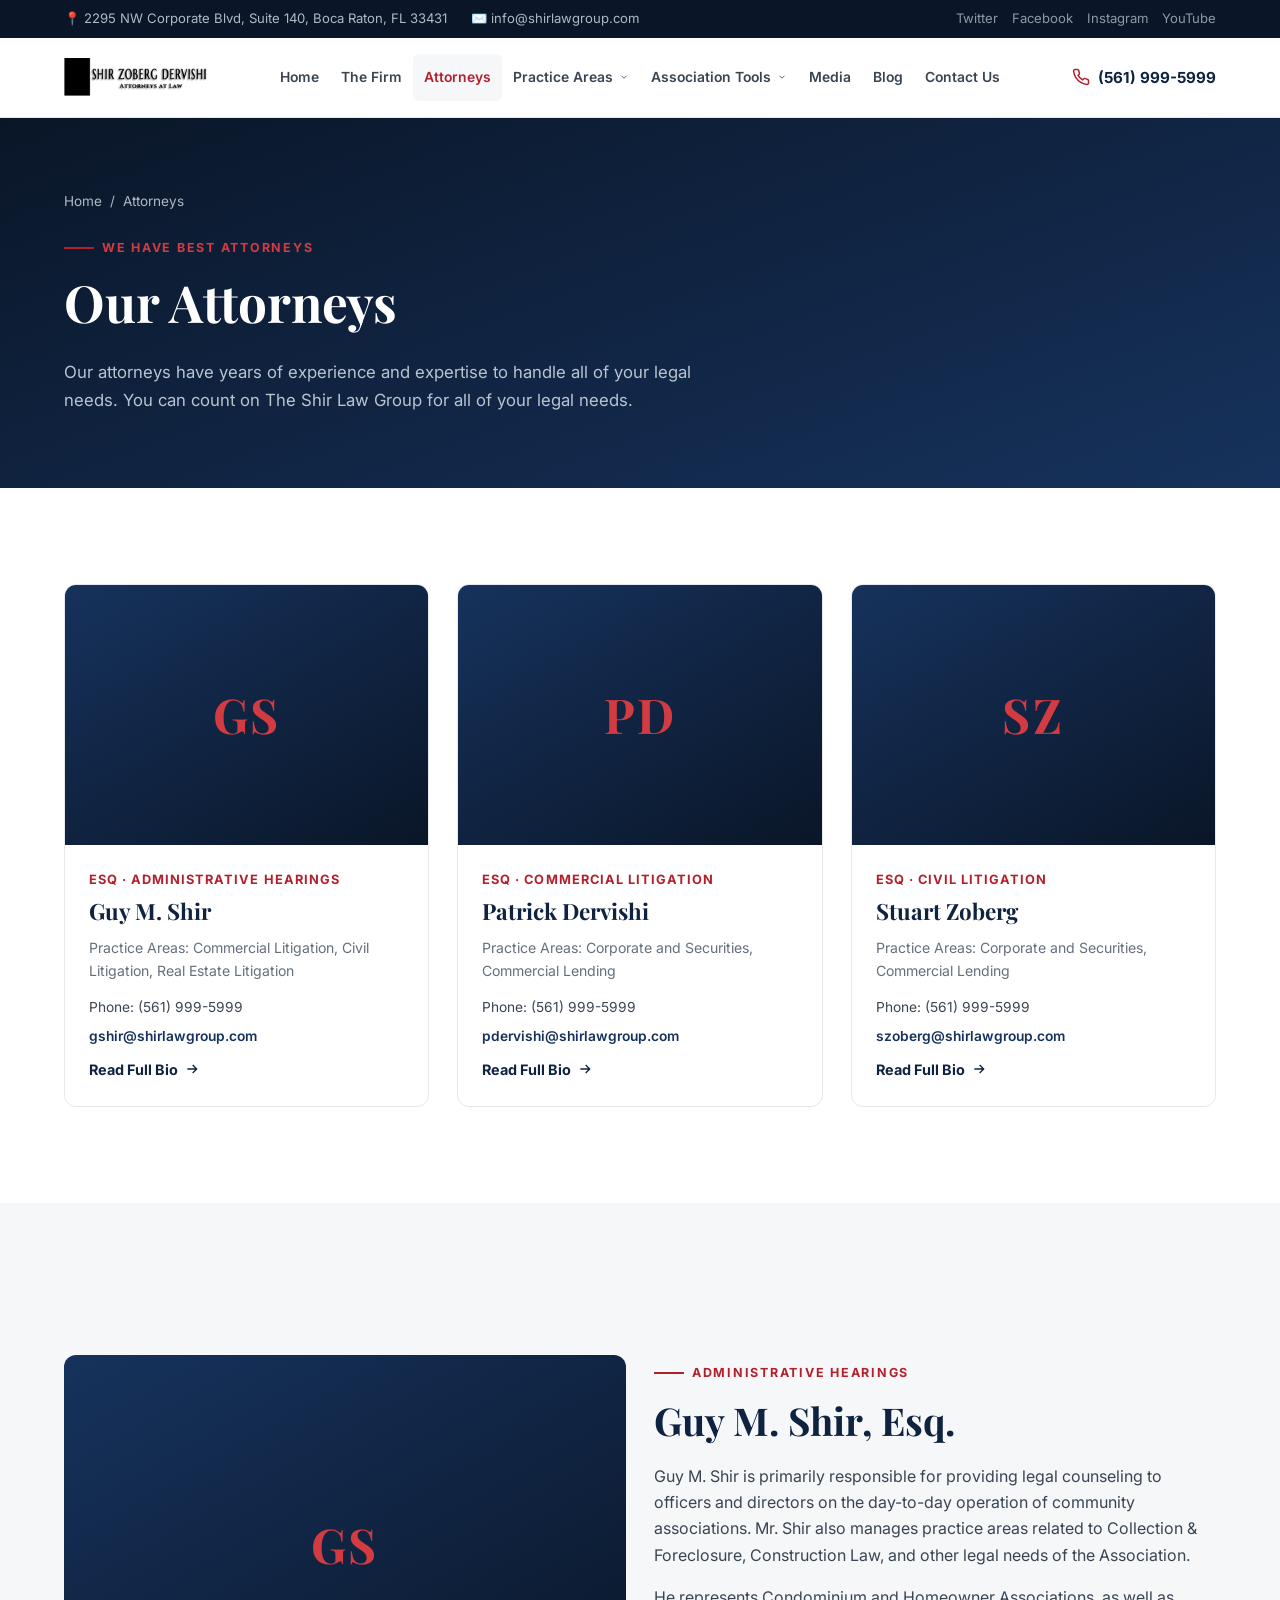
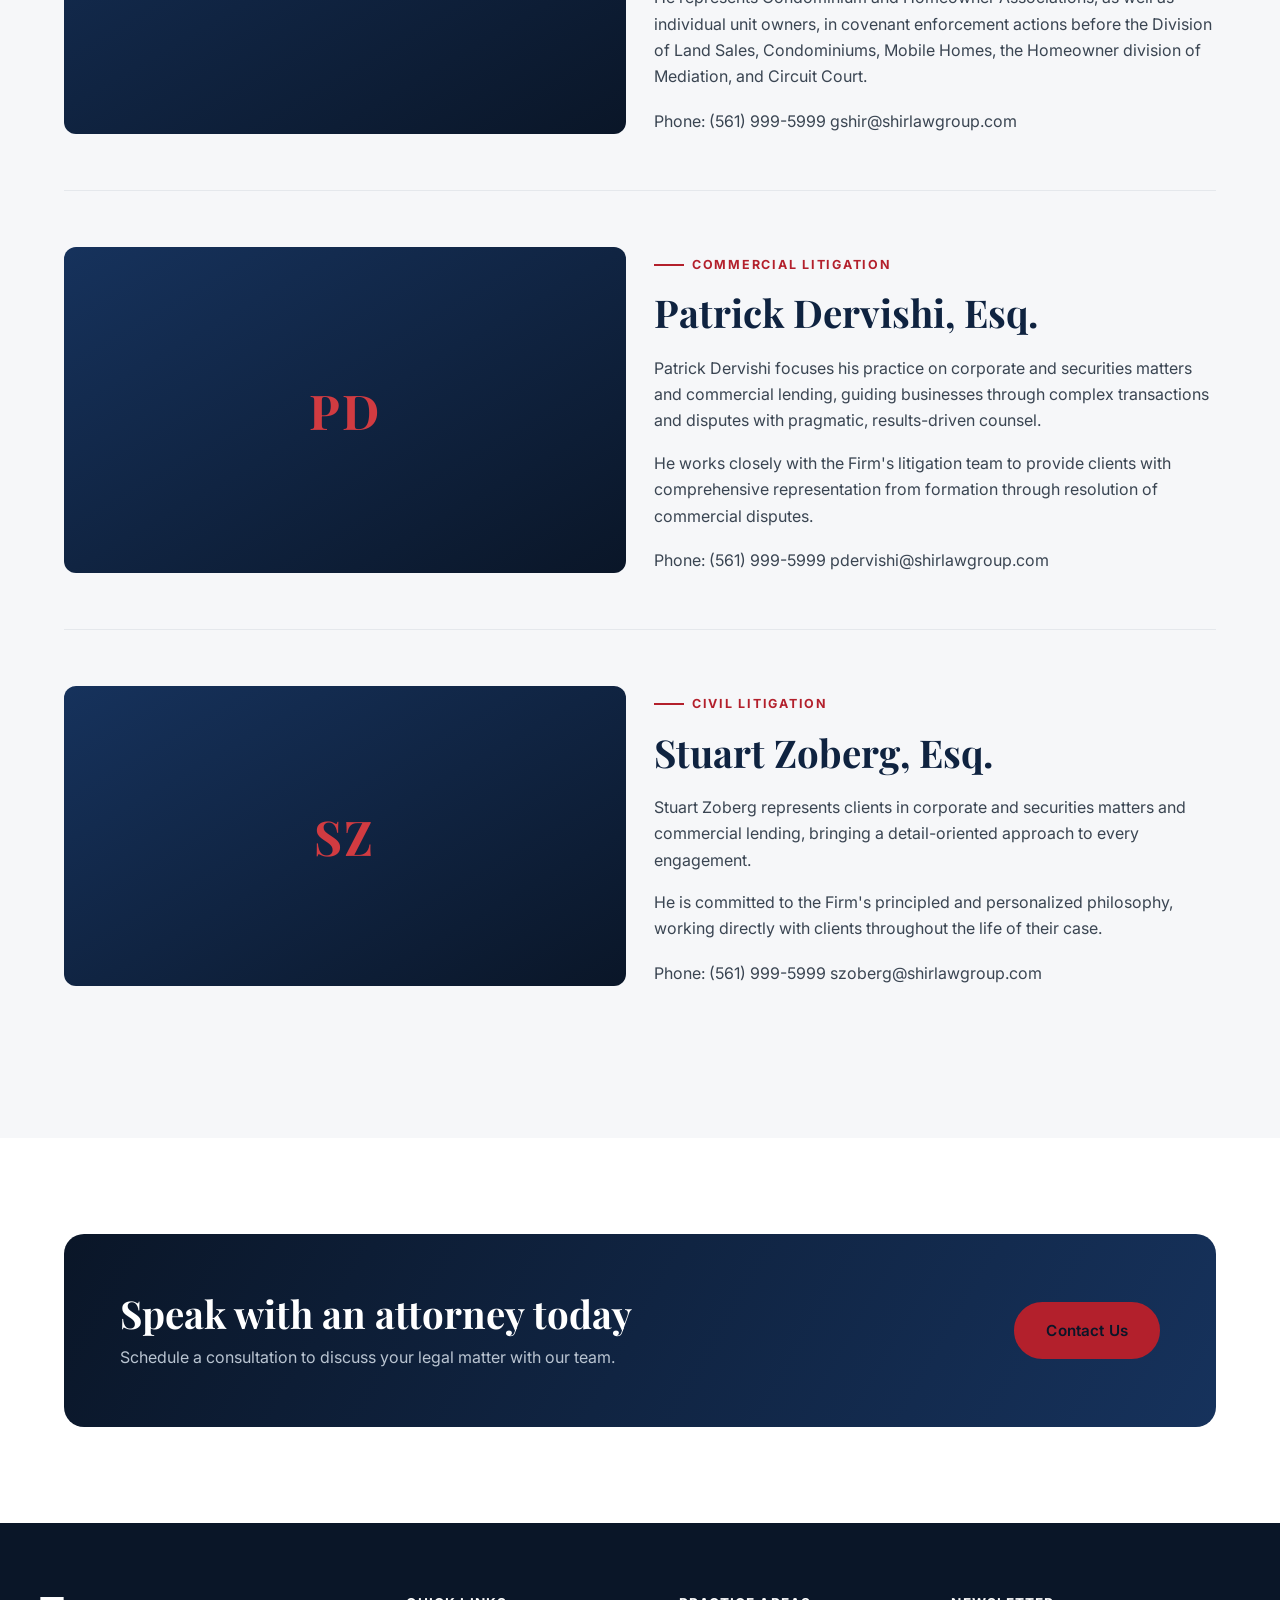
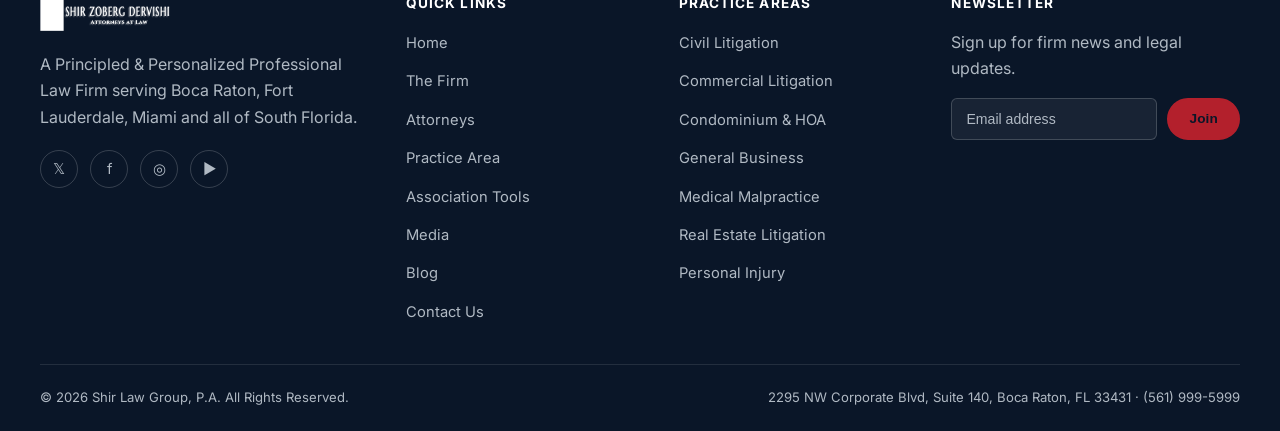
==== commit 3fb15dde: "Fix nav overflow with 8 items (tighter spacing, raise mobile breakpoint); add Collections Login butt" ====
--- a/attorneys.html
+++ b/attorneys.html
@@ -8,7 +8,7 @@
 <link rel="preconnect" href="https://fonts.googleapis.com">
 <link rel="preconnect" href="https://fonts.gstatic.com" crossorigin>
 <link href="https://fonts.googleapis.com/css2?family=Playfair+Display:wght@600;700;800&family=Inter:wght@400;500;600;700;800&display=swap" rel="stylesheet">
-<link rel="stylesheet" href="css/styles.css?v=3" />
+<link rel="stylesheet" href="css/styles.css?v=6" />
 <link rel="icon" type="image/x-icon" href="favicon.ico">
 <link rel="icon" type="image/png" sizes="32x32" href="favicon-32x32.png">
 <link rel="icon" type="image/png" sizes="16x16" href="favicon-16x16.png">
@@ -63,7 +63,7 @@
             <a href="legislative-updates.html"><span class="dot"></span>2018 Legislation Updates</a>
             <a href="https://www.leg.state.fl.us/Statutes/index.cfm?App_mode=Display_Statute&amp;URL=0700-0799/0718/0718.html" target="_blank" rel="noopener"><span class="dot"></span>Condo Statute</a>
             <a href="https://www.myfloridalicense.com/DBPR/condominiums-timeshares-mobile-homes/" target="_blank" rel="noopener"><span class="dot"></span>Condo DBPR</a>
-            <a href="https://www.flrules.org/gateway/ChapterHome.asp?Chapter=61B" target="_blank" rel="noopener"><span class="dot"></span>Condo Administrative Rules</a>
+            <a href="https://flrules.org/gateway/division.asp?DivID=248" target="_blank" rel="noopener"><span class="dot"></span>Condo Administrative Rules</a>
             <a href="https://www.leg.state.fl.us/Statutes/index.cfm?App_mode=Display_Statute&amp;URL=0700-0799/0720/0720.html" target="_blank" rel="noopener"><span class="dot"></span>Homeowners Association Statutes</a>
           </div>
         </li>
@@ -259,6 +259,6 @@
   </div>
 </footer>
 
-<script src="js/main.js?v=3"></script>
+<script src="js/main.js?v=6"></script>
 </body>
 </html>
--- a/css/styles.css
+++ b/css/styles.css
@@ -217,18 +217,19 @@
 .footer-brand .brand-logo { height: 38px; }
 .brand-logo-invert { filter: brightness(0) invert(1); }
 
-.main-nav { display: flex; align-items: center; gap: 4px; }
-.main-nav > ul { display: flex; align-items: center; gap: 2px; }
+.main-nav { display: flex; align-items: center; gap: 2px; }
+.main-nav > ul { display: flex; align-items: center; gap: 0; }
 .main-nav a.nav-link {
   display: flex;
   align-items: center;
   gap: 6px;
-  padding: 12px 16px;
+  padding: 12px 11px;
   font-weight: 600;
-  font-size: 0.92rem;
+  font-size: 0.87rem;
   color: var(--ink-700);
   border-radius: var(--radius-sm);
   transition: all var(--transition);
+  white-space: nowrap;
 }
 .main-nav a.nav-link:hover, .main-nav li.active > a.nav-link { color: var(--navy-900); background: var(--paper-soft); }
 .main-nav li.active > a.nav-link { color: var(--gold-500); }
@@ -675,7 +676,7 @@
   .contact-shell { grid-template-columns: 1fr; }
 }
 
-@media (max-width: 900px) {
+@media (max-width: 1220px) {
   .topbar { display: none; }
   .brand-logo { height: 34px; }
   .main-nav { position: fixed; inset: 0 0 0 auto; width: min(360px, 88%); background: #fff; flex-direction: column; align-items: stretch; padding: 100px 24px 24px; box-shadow: var(--shadow-lg); transform: translateX(100%); transition: transform var(--transition); overflow-y: auto; }
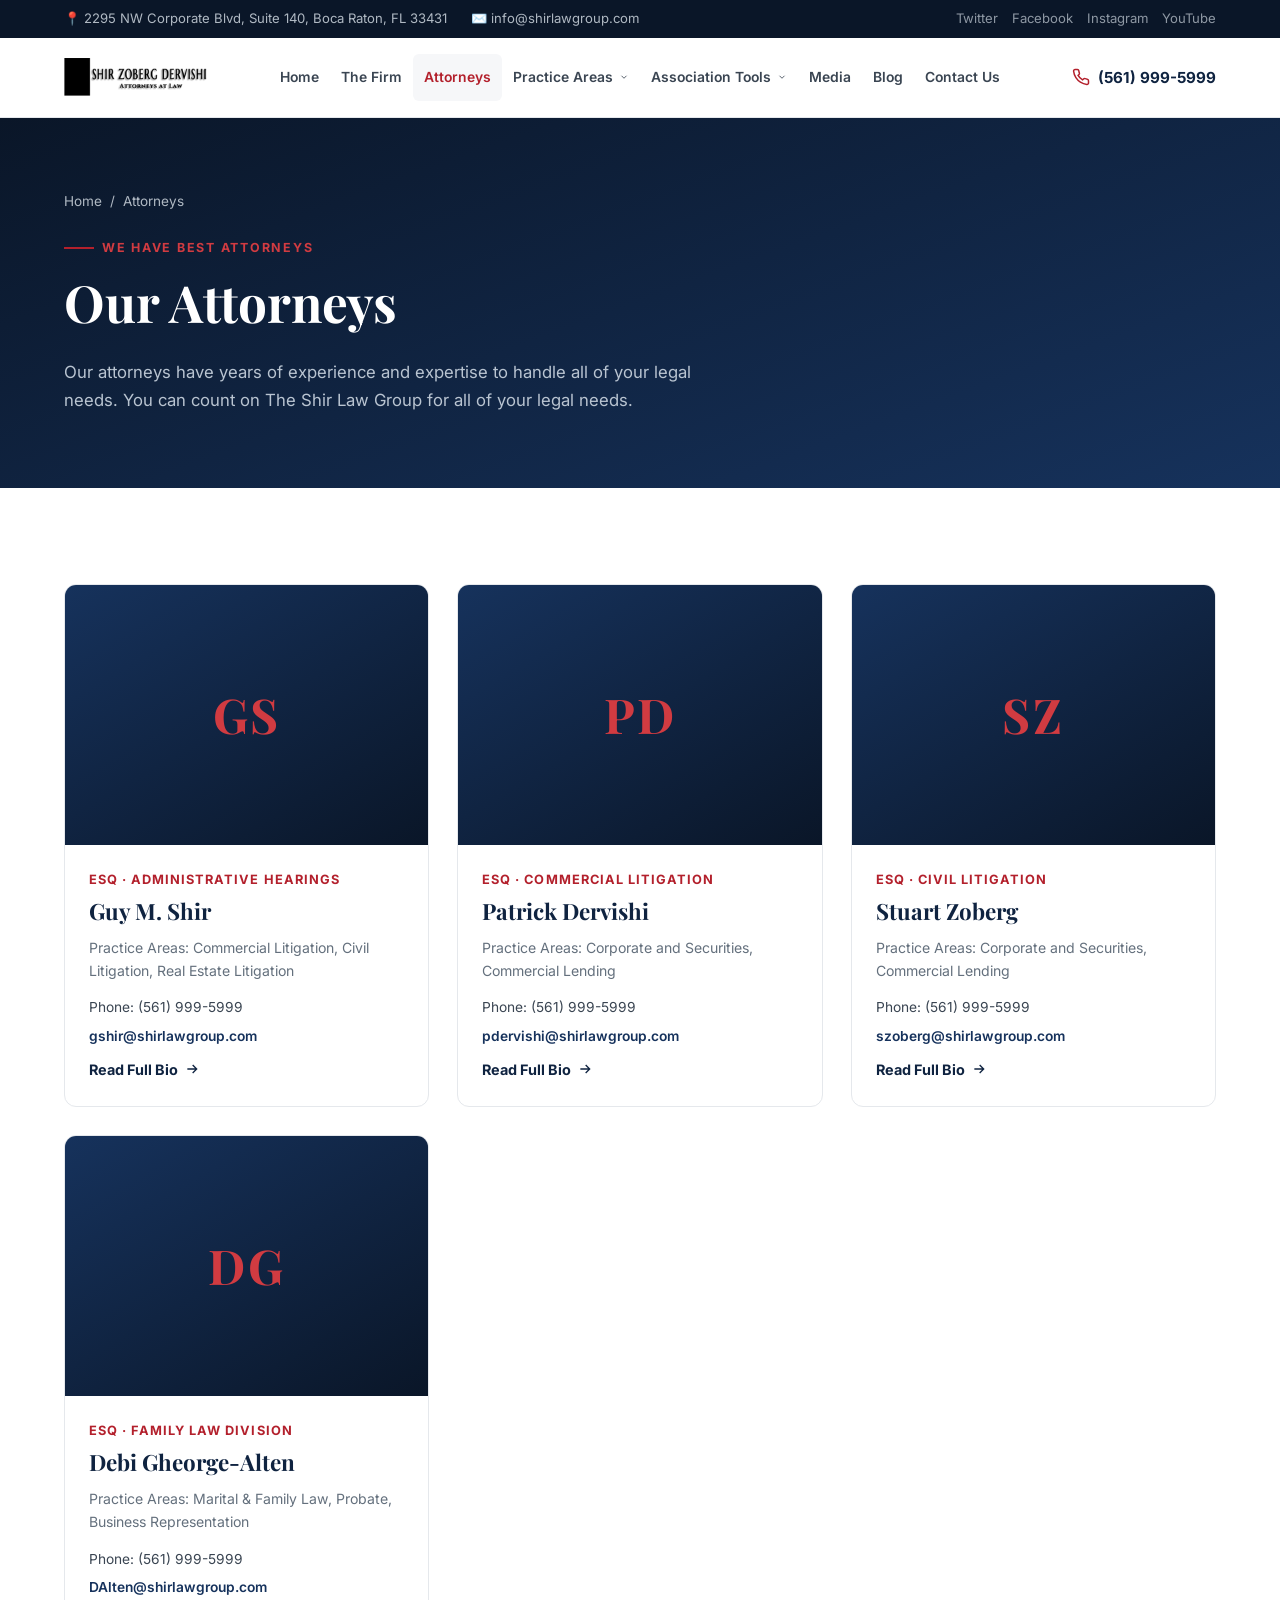
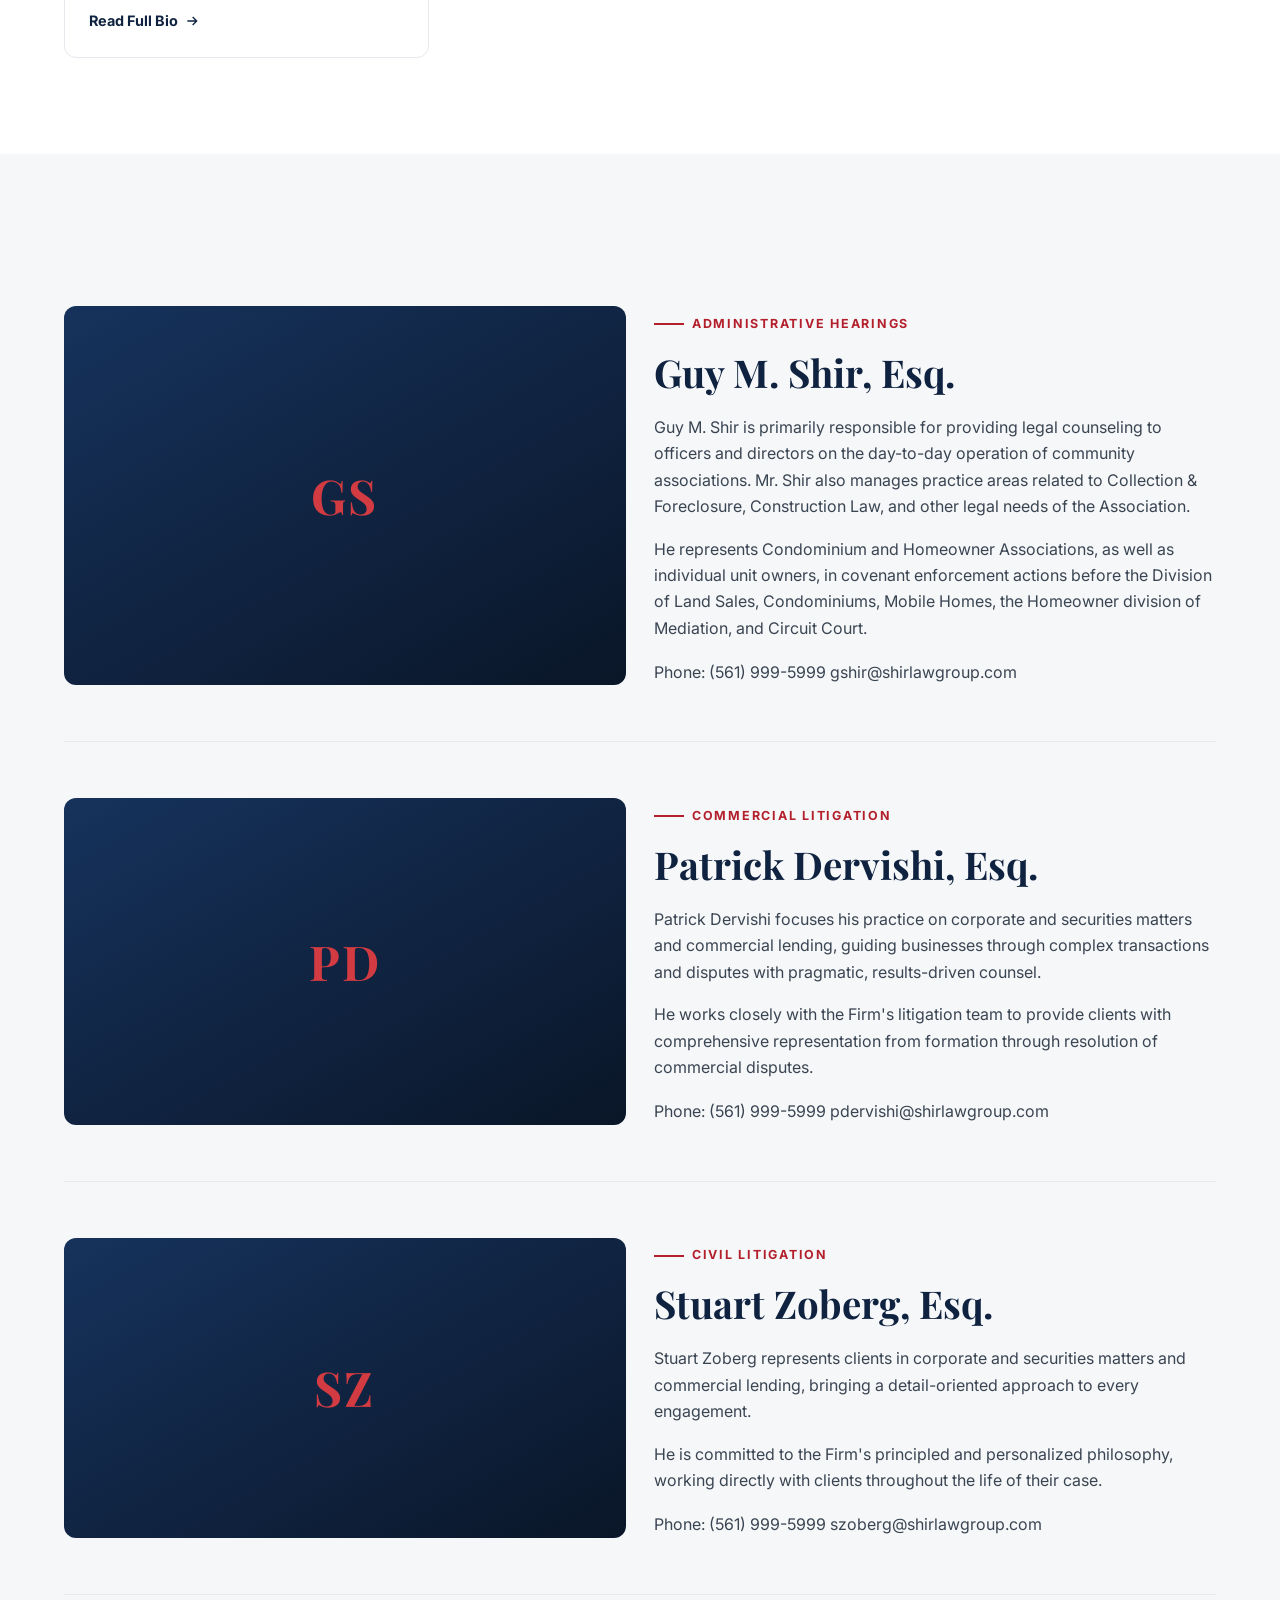
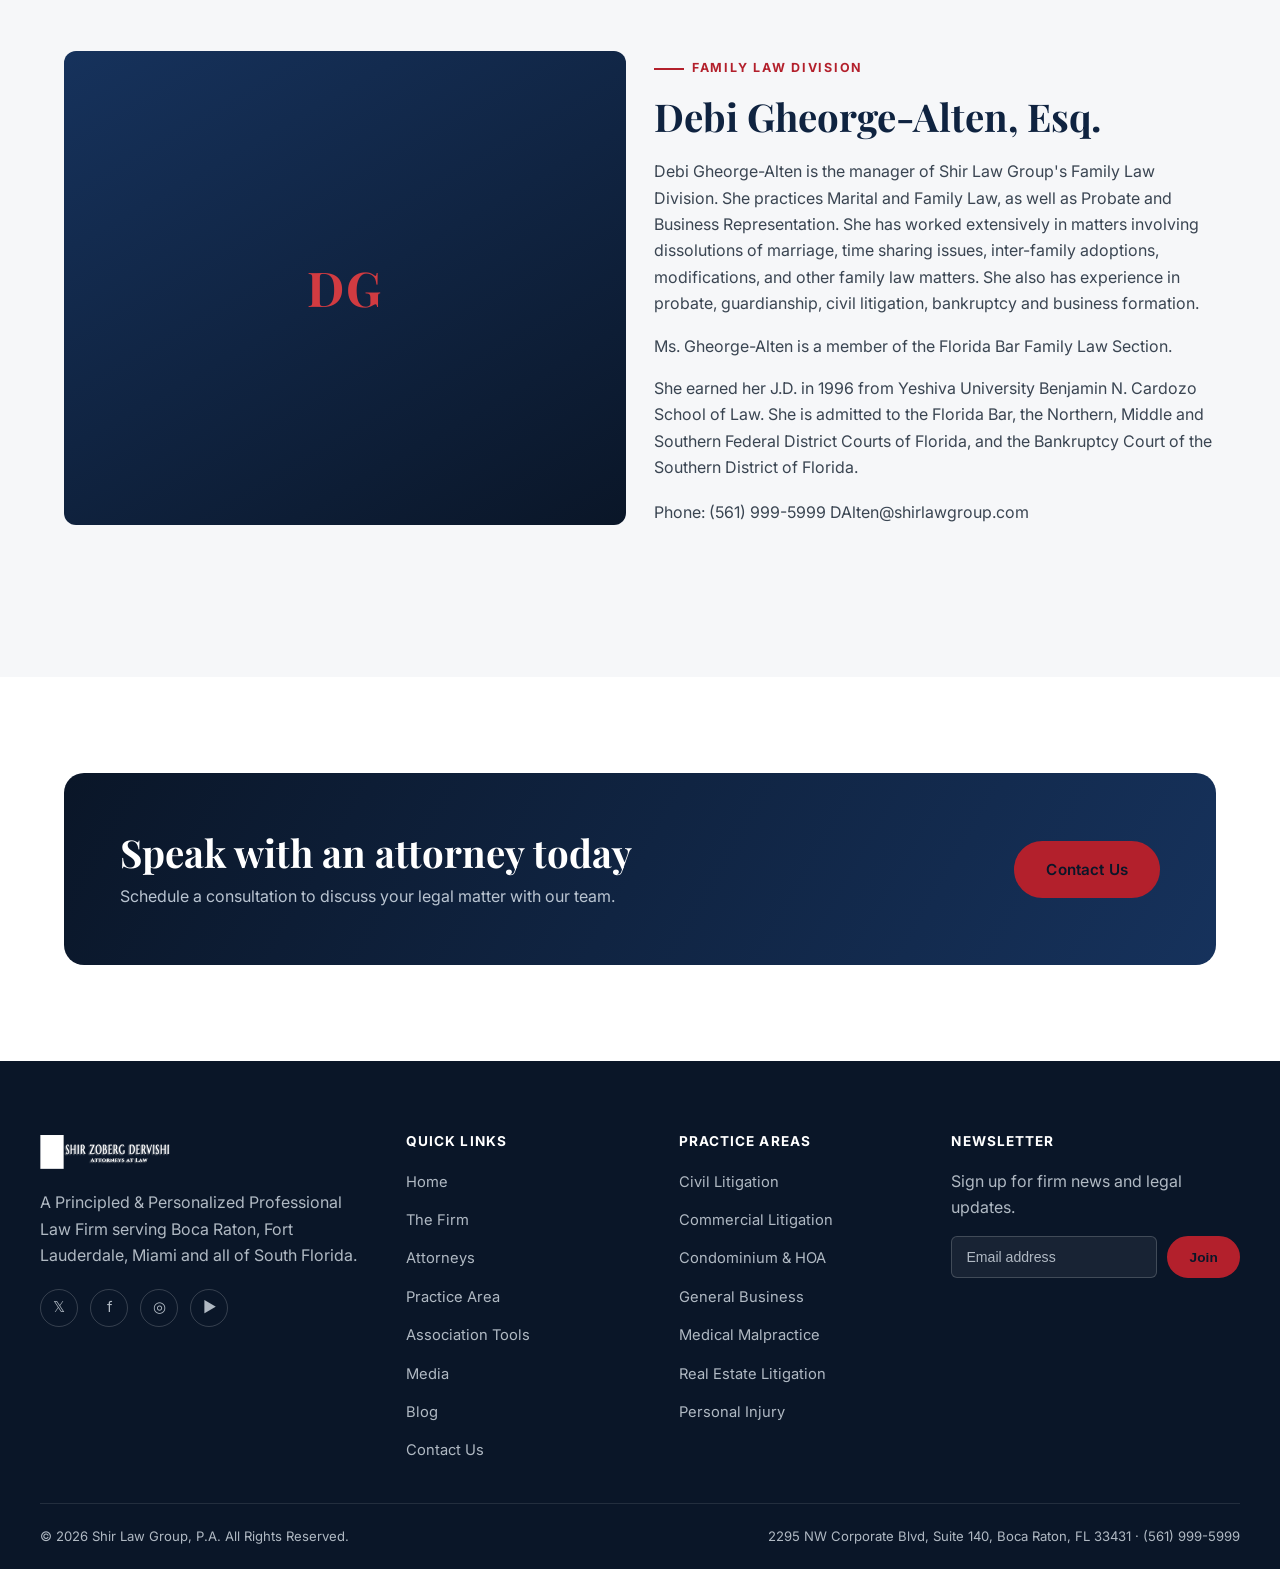
==== commit fffab343: "Add attorney Debi Gheorge-Alten with bio from shirlawgroup.com" ====
--- a/attorneys.html
+++ b/attorneys.html
@@ -135,6 +135,19 @@
             <a class="card-link" href="#stuart-zoberg">Read Full Bio <svg width="16" height="16" viewBox="0 0 24 24" fill="none" stroke="currentColor" stroke-width="2"><path d="M5 12h14M13 6l6 6-6 6"/></svg></a>
           </div>
         </div>
+        <div class="attorney-card reveal">
+          <div class="attorney-photo">DG</div>
+          <div class="attorney-body">
+            <div class="role">ESQ &middot; Family Law Division</div>
+            <h3>Debi Gheorge-Alten</h3>
+            <div class="field">Practice Areas: Marital &amp; Family Law, Probate, Business Representation</div>
+            <div class="contact-row">
+              <span>Phone: (561) 999-5999</span>
+              <a href="mailto:DAlten@shirlawgroup.com">DAlten@shirlawgroup.com</a>
+            </div>
+            <a class="card-link" href="#debi-gheorge-alten">Read Full Bio <svg width="16" height="16" viewBox="0 0 24 24" fill="none" stroke="currentColor" stroke-width="2"><path d="M5 12h14M13 6l6 6-6 6"/></svg></a>
+          </div>
+        </div>
       </div>
     </div>
   </section>
@@ -185,6 +198,23 @@
             <div class="contact-row" style="margin-top:18px;">
               <span>Phone: (561) 999-5999</span>
               <a href="mailto:szoberg@shirlawgroup.com">szoberg@shirlawgroup.com</a>
+            </div>
+          </div>
+        </div>
+      </div>
+
+      <div id="debi-gheorge-alten" class="bio-detail reveal">
+        <div class="grid grid-2">
+          <div class="attorney-photo" style="height:100%;min-height:220px;border-radius:var(--radius-md);">DG</div>
+          <div>
+            <div class="eyebrow">Family Law Division</div>
+            <h2>Debi Gheorge-Alten, Esq.</h2>
+            <p>Debi Gheorge-Alten is the manager of Shir Law Group's Family Law Division. She practices Marital and Family Law, as well as Probate and Business Representation. She has worked extensively in matters involving dissolutions of marriage, time sharing issues, inter-family adoptions, modifications, and other family law matters. She also has experience in probate, guardianship, civil litigation, bankruptcy and business formation.</p>
+            <p>Ms. Gheorge-Alten is a member of the Florida Bar Family Law Section.</p>
+            <p>She earned her J.D. in 1996 from Yeshiva University Benjamin N. Cardozo School of Law. She is admitted to the Florida Bar, the Northern, Middle and Southern Federal District Courts of Florida, and the Bankruptcy Court of the Southern District of Florida.</p>
+            <div class="contact-row" style="margin-top:18px;">
+              <span>Phone: (561) 999-5999</span>
+              <a href="mailto:DAlten@shirlawgroup.com">DAlten@shirlawgroup.com</a>
             </div>
           </div>
         </div>
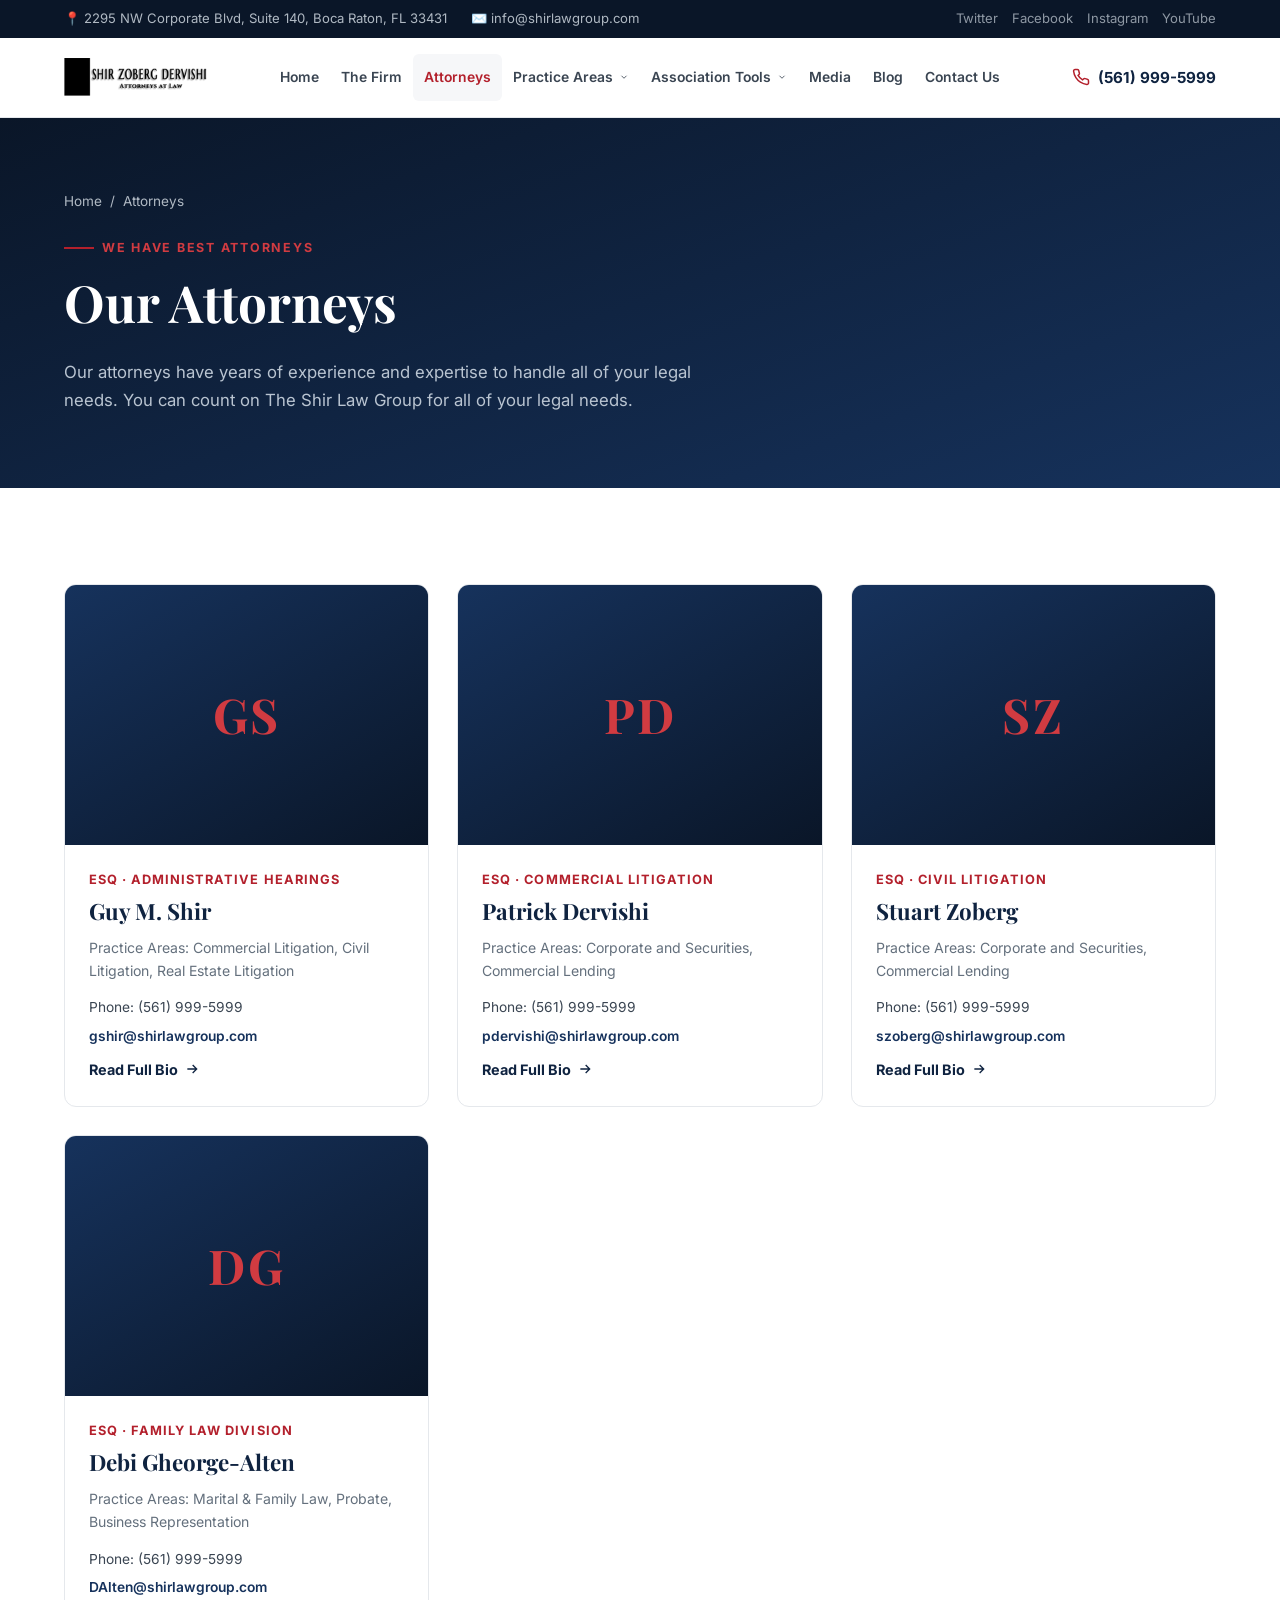
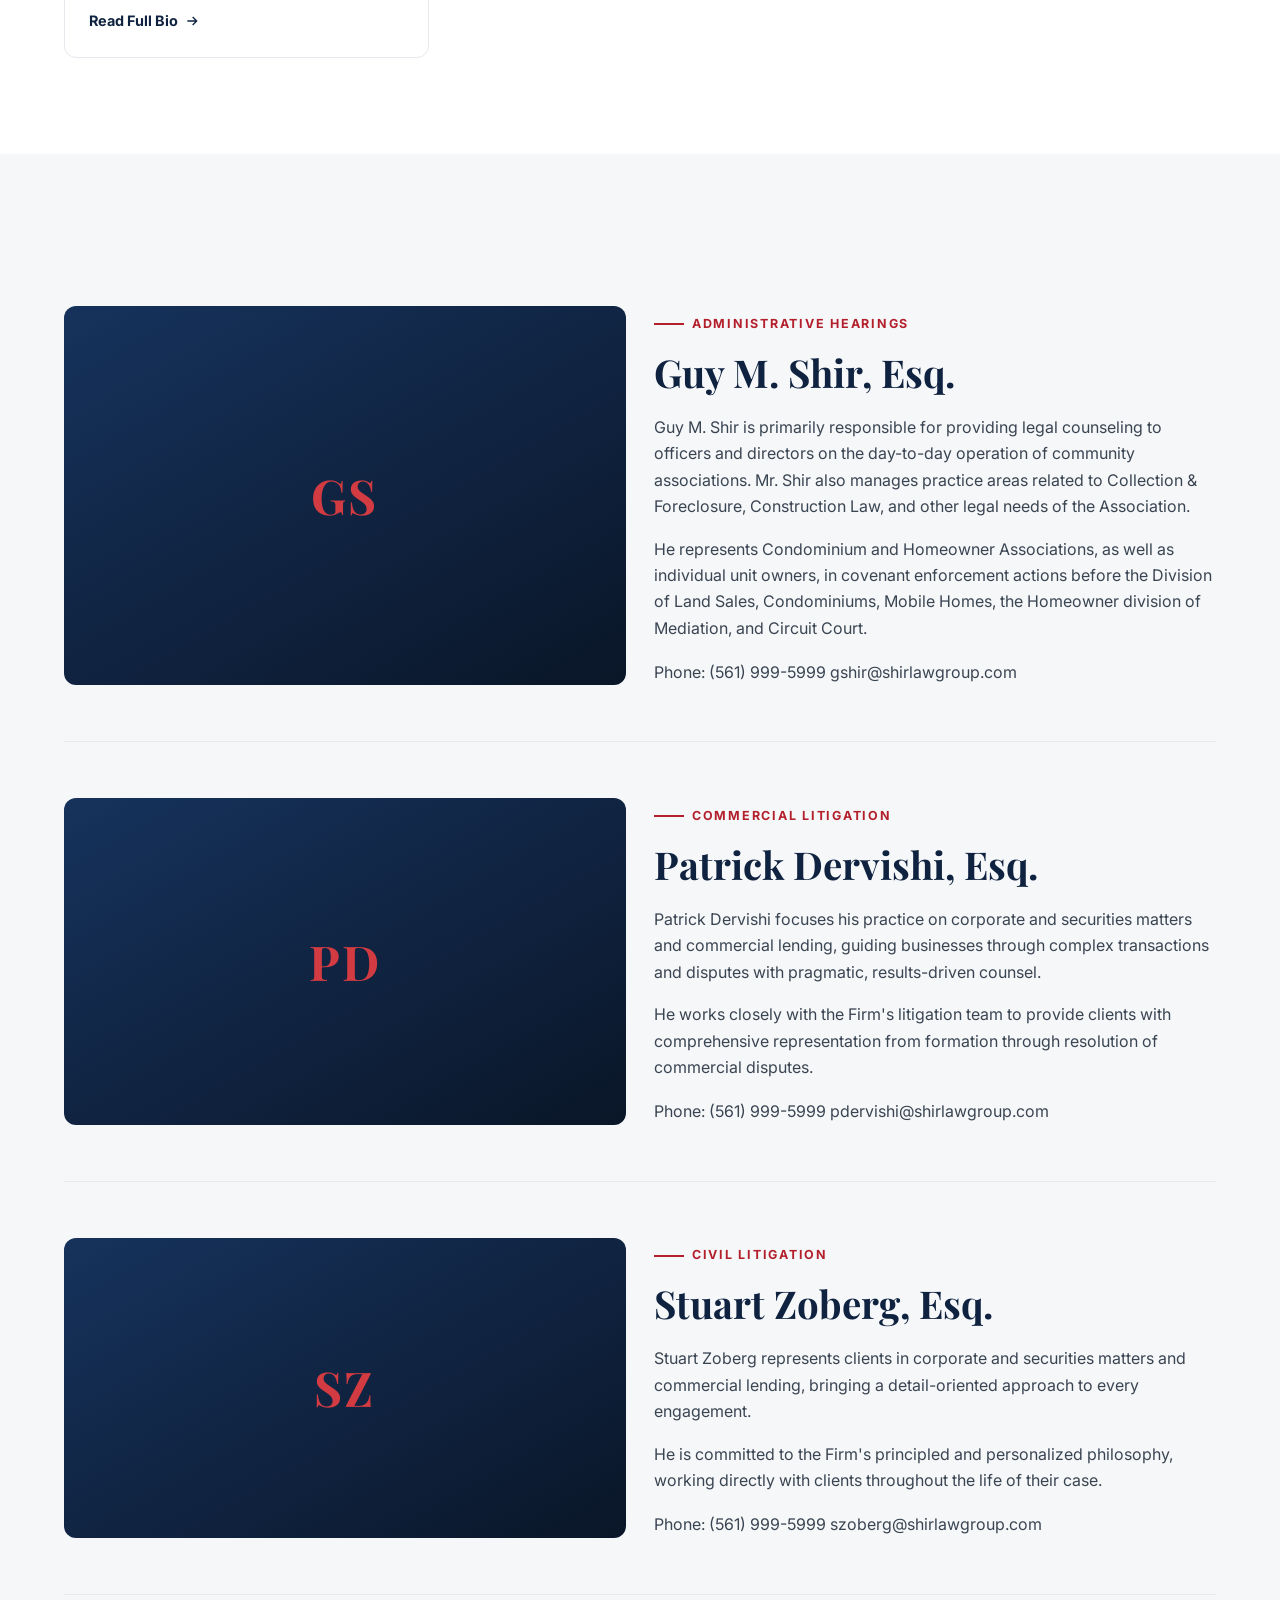
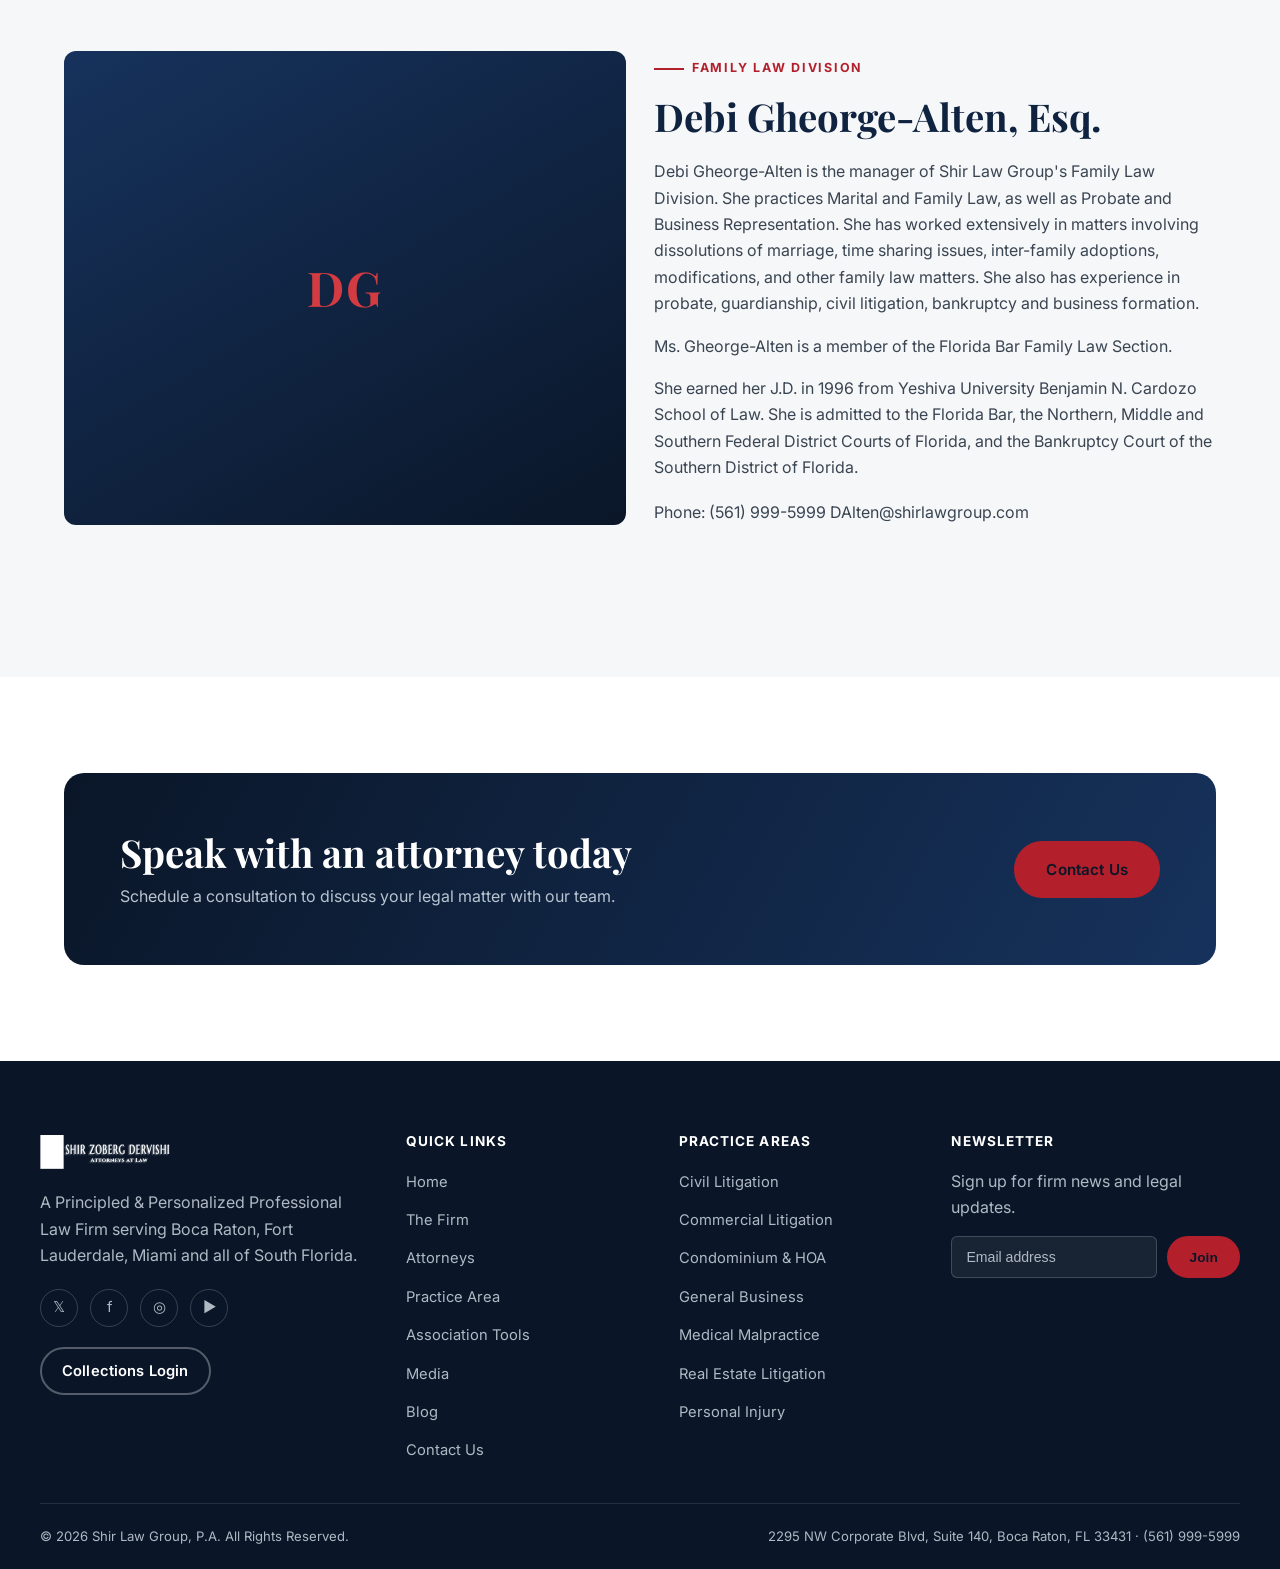
==== commit 47c510c4: "Add Collections Login button to footer across all pages" ====
--- a/attorneys.html
+++ b/attorneys.html
@@ -247,6 +247,7 @@
         <a href="https://www.instagram.com/shirlawgroup" target="_blank" rel="noopener">◎</a>
         <a href="https://www.youtube.com/channel/UC4AxBB0t0kmj9nC0djLXQow" target="_blank" rel="noopener">▶</a>
       </div>
+      <a href="#" class="btn btn-outline btn-sm" style="margin-top:20px;color:#fff;border-color:rgba(255,255,255,0.3);">Collections Login</a>
     </div>
     <div class="footer-col">
       <h4>Quick Links</h4>
